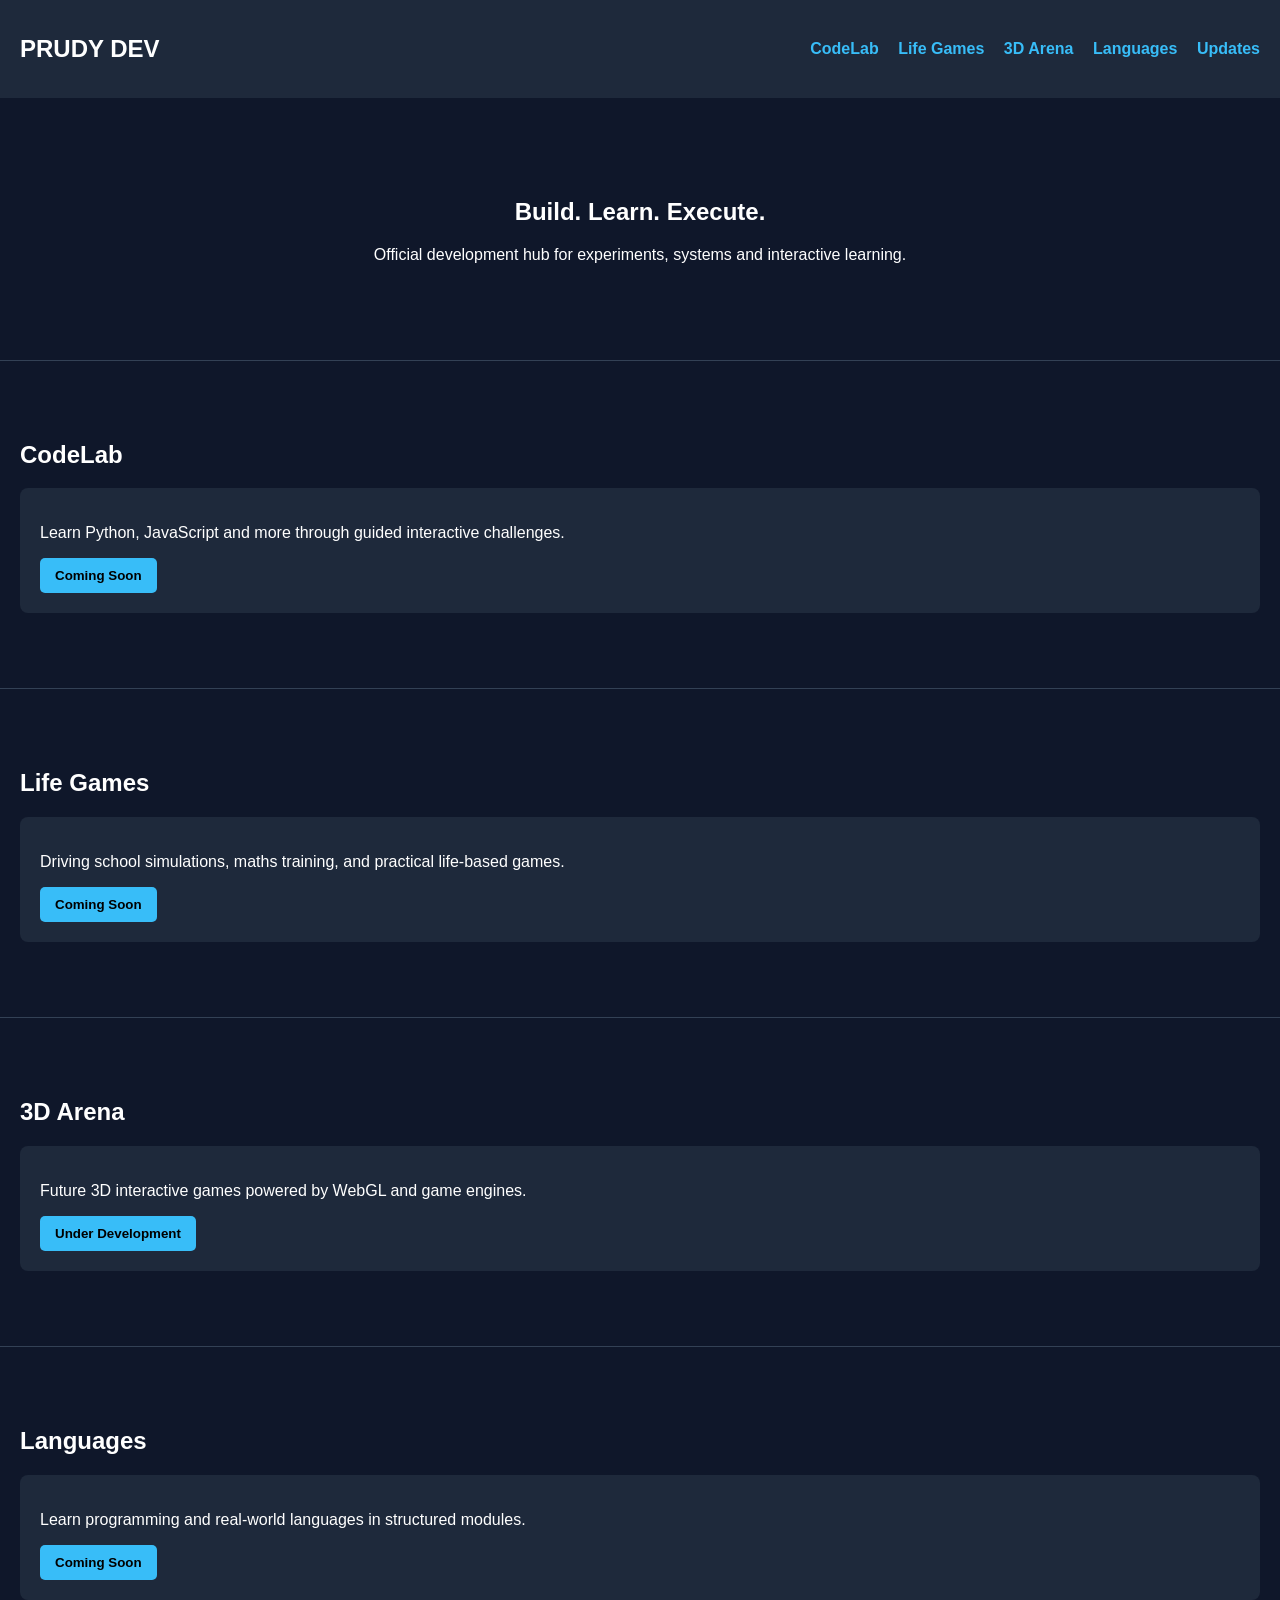
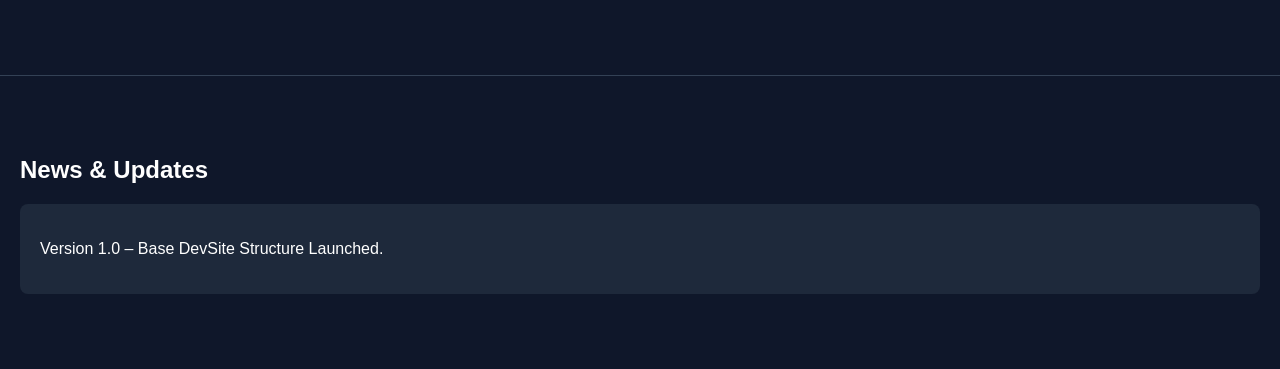
==== index.html @ 9f4d0b39 "Update index.html" ====
<!DOCTYPE html>
<html lang="en">
<head>
<meta charset="UTF-8">
<meta name="viewport" content="width=device-width, initial-scale=1.0">
<title>Prudy DevSite</title>

<style>
body{
margin:0;
font-family:Arial, sans-serif;
background:#0f172a;
color:white;
}

header{
display:flex;
justify-content:space-between;
align-items:center;
padding:15px 20px;
background:#1e293b;
}

nav a{
margin-left:15px;
text-decoration:none;
color:#38bdf8;
font-weight:bold;
}

nav a:hover{
color:white;
}

.hero{
text-align:center;
padding:80px 20px;
}

.section{
padding:60px 20px;
border-top:1px solid #334155;
}

.card{
background:#1e293b;
padding:20px;
margin:15px 0;
border-radius:8px;
}

button{
padding:10px 15px;
background:#38bdf8;
border:none;
color:black;
font-weight:bold;
border-radius:5px;
cursor:pointer;
}

button:hover{
background:white;
}
</style>
</head>

<body>

<header>
<h2>PRUDY DEV</h2>
<nav>
<a href="#codelab">CodeLab</a>
<a href="#lifegames">Life Games</a>
<a href="#arena">3D Arena</a>
<a href="#languages">Languages</a>
<a href="#news">Updates</a>
</nav>
</header>

<section class="hero">
<h1>Build. Learn. Execute.</h1>
<p>Official development hub for experiments, systems and interactive learning.</p>
</section>

<section id="codelab" class="section">
<h2>CodeLab</h2>
<div class="card">
<p>Learn Python, JavaScript and more through guided interactive challenges.</p>
<button>Coming Soon</button>
</div>
</section>

<section id="lifegames" class="section">
<h2>Life Games</h2>
<div class="card">
<p>Driving school simulations, maths training, and practical life-based games.</p>
<button>Coming Soon</button>
</div>
</section>

<section id="arena" class="section">
<h2>3D Arena</h2>
<div class="card">
<p>Future 3D interactive games powered by WebGL and game engines.</p>
<button>Under Development</button>
</div>
</section>

<section id="languages" class="section">
<h2>Languages</h2>
<div class="card">
<p>Learn programming and real-world languages in structured modules.</p>
<button>Coming Soon</button>
</div>
</section>

<section id="news" class="section">
<h2>News & Updates</h2>
<div class="card">
<p>Version 1.0 – Base DevSite Structure Launched.</p>
</div>
</section>

</body>
</html>
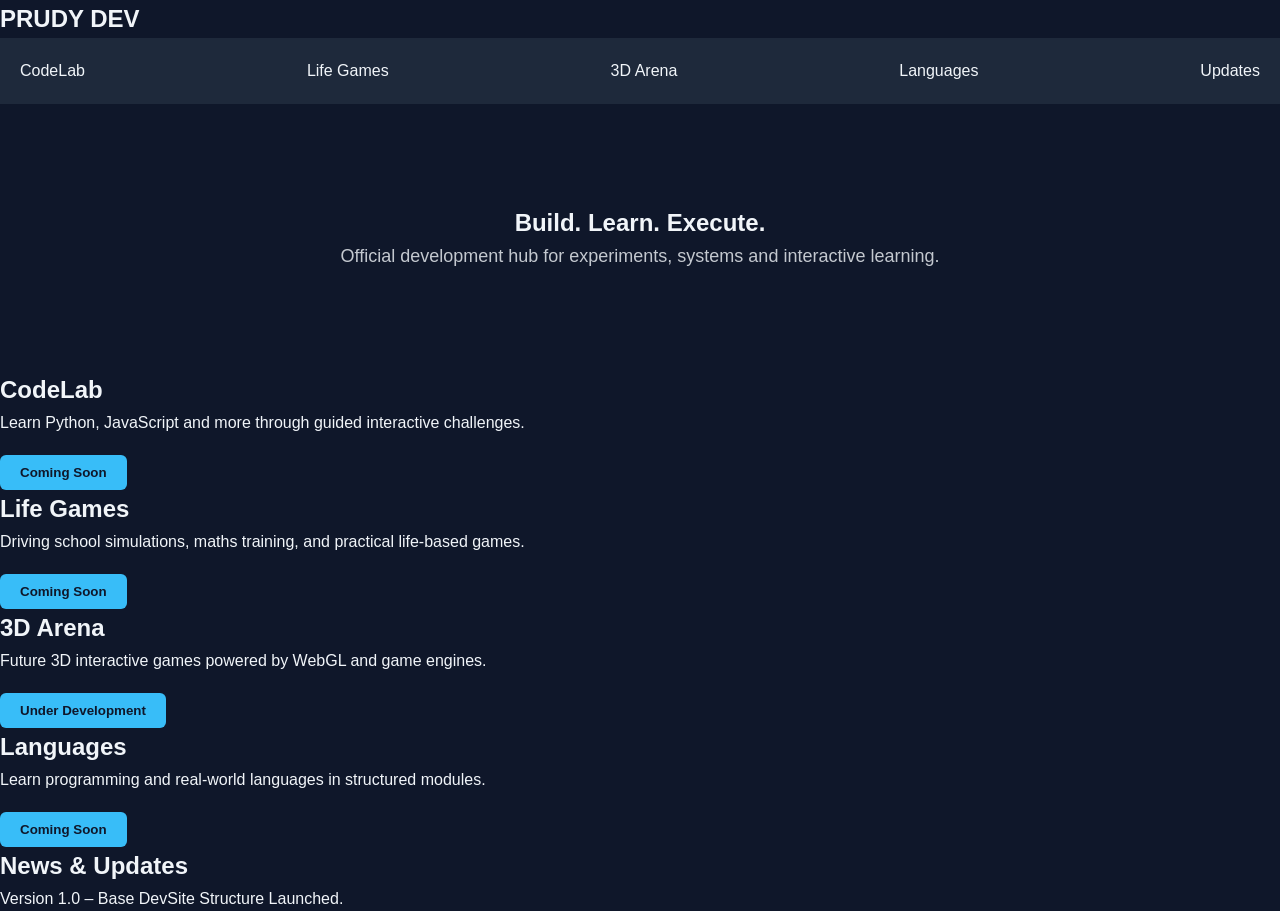
==== commit adb14e45: "Update index.html" ====
--- a/index.html
+++ b/index.html
@@ -1,126 +1,74 @@
 <!DOCTYPE html>
 <html lang="en">
 <head>
-<meta charset="UTF-8">
-<meta name="viewport" content="width=device-width, initial-scale=1.0">
-<title>Prudy DevSite</title>
+  <meta charset="UTF-8" />
+  <meta name="viewport" content="width=device-width, initial-scale=1.0" />
+  <title>Prudy DevSite</title>
 
-<style>
-body{
-margin:0;
-font-family:Arial, sans-serif;
-background:#0f172a;
-color:white;
-}
+  <!-- Step 1: Use the structured stylesheet -->
+  <link rel="stylesheet" href="assets/css/style.css" />
 
-header{
-display:flex;
-justify-content:space-between;
-align-items:center;
-padding:15px 20px;
-background:#1e293b;
-}
-
-nav a{
-margin-left:15px;
-text-decoration:none;
-color:#38bdf8;
-font-weight:bold;
-}
-
-nav a:hover{
-color:white;
-}
-
-.hero{
-text-align:center;
-padding:80px 20px;
-}
-
-.section{
-padding:60px 20px;
-border-top:1px solid #334155;
-}
-
-.card{
-background:#1e293b;
-padding:20px;
-margin:15px 0;
-border-radius:8px;
-}
-
-button{
-padding:10px 15px;
-background:#38bdf8;
-border:none;
-color:black;
-font-weight:bold;
-border-radius:5px;
-cursor:pointer;
-}
-
-button:hover{
-background:white;
-}
-</style>
+  <!-- Step 1: Use structured JS paths (safe even if files are placeholders) -->
+  <script src="assets/js/main.js" defer></script>
+  <script src="assets/js/theme.js" defer></script>
+  <script src="assets/js/reveal.js" defer></script>
+  <script src="assets/js/search.js" defer></script>
 </head>
 
 <body>
+  <header>
+    <h2>PRUDY DEV</h2>
+    <nav>
+      <a href="#codelab">CodeLab</a>
+      <a href="#lifegames">Life Games</a>
+      <a href="#arena">3D Arena</a>
+      <a href="#languages">Languages</a>
+      <a href="#news">Updates</a>
+    </nav>
+  </header>
 
-<header>
-<h2>PRUDY DEV</h2>
-<nav>
-<a href="#codelab">CodeLab</a>
-<a href="#lifegames">Life Games</a>
-<a href="#arena">3D Arena</a>
-<a href="#languages">Languages</a>
-<a href="#news">Updates</a>
-</nav>
-</header>
+  <section class="hero">
+    <h1>Build. Learn. Execute.</h1>
+    <p>Official development hub for experiments, systems and interactive learning.</p>
+  </section>
 
-<section class="hero">
-<h1>Build. Learn. Execute.</h1>
-<p>Official development hub for experiments, systems and interactive learning.</p>
-</section>
+  <section id="codelab" class="section">
+    <h2>CodeLab</h2>
+    <div class="card">
+      <p>Learn Python, JavaScript and more through guided interactive challenges.</p>
+      <button>Coming Soon</button>
+    </div>
+  </section>
 
-<section id="codelab" class="section">
-<h2>CodeLab</h2>
-<div class="card">
-<p>Learn Python, JavaScript and more through guided interactive challenges.</p>
-<button>Coming Soon</button>
-</div>
-</section>
+  <section id="lifegames" class="section">
+    <h2>Life Games</h2>
+    <div class="card">
+      <p>Driving school simulations, maths training, and practical life-based games.</p>
+      <button>Coming Soon</button>
+    </div>
+  </section>
 
-<section id="lifegames" class="section">
-<h2>Life Games</h2>
-<div class="card">
-<p>Driving school simulations, maths training, and practical life-based games.</p>
-<button>Coming Soon</button>
-</div>
-</section>
+  <section id="arena" class="section">
+    <h2>3D Arena</h2>
+    <div class="card">
+      <p>Future 3D interactive games powered by WebGL and game engines.</p>
+      <button>Under Development</button>
+    </div>
+  </section>
 
-<section id="arena" class="section">
-<h2>3D Arena</h2>
-<div class="card">
-<p>Future 3D interactive games powered by WebGL and game engines.</p>
-<button>Under Development</button>
-</div>
-</section>
+  <section id="languages" class="section">
+    <h2>Languages</h2>
+    <div class="card">
+      <p>Learn programming and real-world languages in structured modules.</p>
+      <button>Coming Soon</button>
+    </div>
+  </section>
 
-<section id="languages" class="section">
-<h2>Languages</h2>
-<div class="card">
-<p>Learn programming and real-world languages in structured modules.</p>
-<button>Coming Soon</button>
-</div>
-</section>
-
-<section id="news" class="section">
-<h2>News & Updates</h2>
-<div class="card">
-<p>Version 1.0 – Base DevSite Structure Launched.</p>
-</div>
-</section>
-
+  <section id="news" class="section">
+    <h2>News &amp; Updates</h2>
+    <div class="card">
+      <p>Version 1.0 – Base DevSite Structure Launched.</p>
+    </div>
+  </section>
 </body>
 </html>
--- a/assets/css/style.css
+++ b/assets/css/style.css
@@ -0,0 +1,75 @@
+/* Reset some default browser nonsense */
+* {
+  margin: 0;
+  padding: 0;
+  box-sizing: border-box;
+  font-family: Arial, Helvetica, sans-serif;
+}
+
+/* Body styling */
+body {
+  background-color: #0f172a;
+  color: #f1f5f9;
+  line-height: 1.6;
+}
+
+/* Navbar */
+nav {
+  display: flex;
+  justify-content: space-between;
+  align-items: center;
+  padding: 20px;
+  background-color: #1e293b;
+}
+
+nav h1 {
+  font-size: 24px;
+}
+
+nav ul {
+  list-style: none;
+  display: flex;
+  gap: 20px;
+}
+
+nav a {
+  text-decoration: none;
+  color: #f1f5f9;
+  transition: 0.3s ease;
+}
+
+nav a:hover {
+  color: #38bdf8;
+}
+
+/* Hero Section */
+.hero {
+  text-align: center;
+  padding: 100px 20px;
+}
+
+.hero h2 {
+  font-size: 40px;
+  margin-bottom: 20px;
+}
+
+.hero p {
+  font-size: 18px;
+  opacity: 0.8;
+}
+
+button {
+  margin-top: 20px;
+  padding: 10px 20px;
+  border: none;
+  background-color: #38bdf8;
+  color: #0f172a;
+  cursor: pointer;
+  border-radius: 6px;
+  font-weight: bold;
+  transition: 0.3s ease;
+}
+
+button:hover {
+  background-color: #0ea5e9;
+}
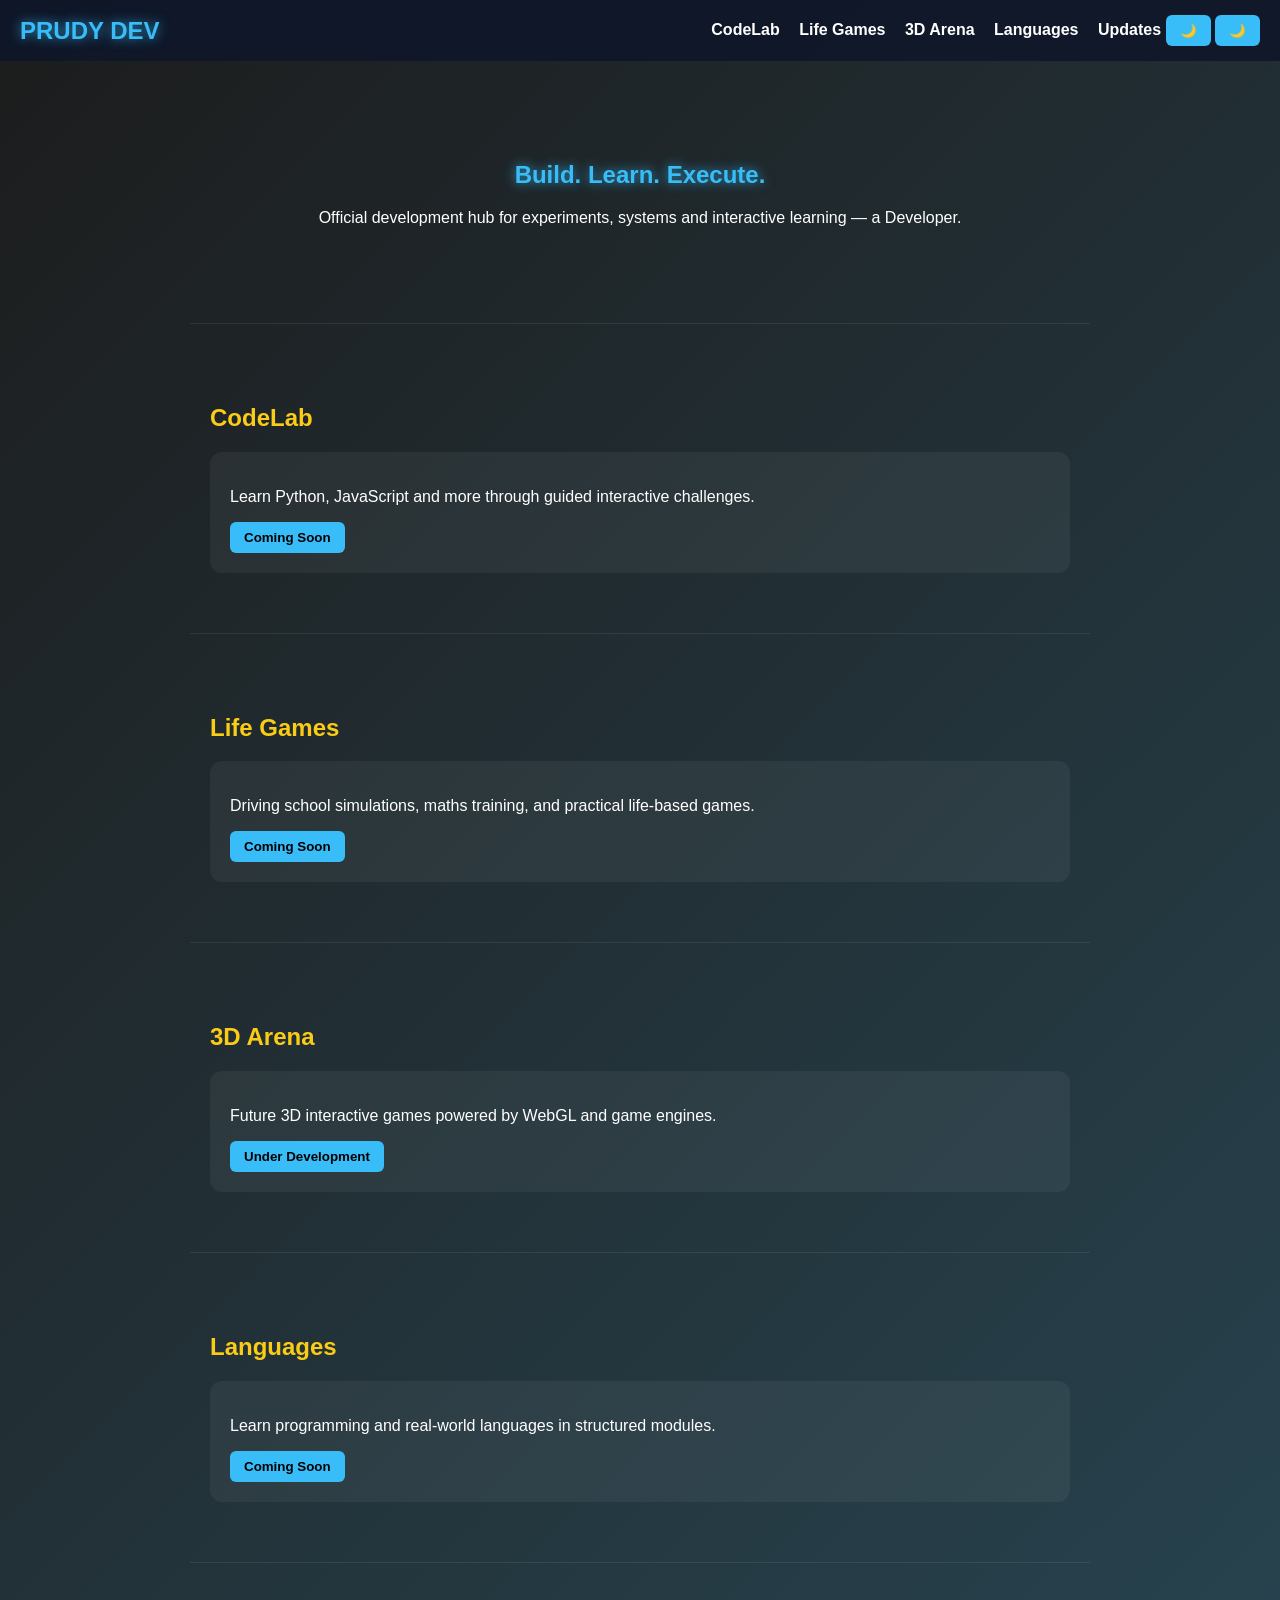
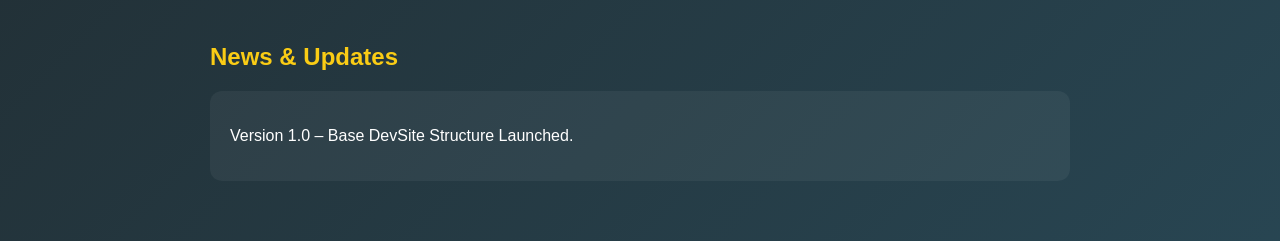
==== commit 497fe7e4: "Update index.html" ====
--- a/index.html
+++ b/index.html
@@ -5,14 +5,17 @@
   <meta name="viewport" content="width=device-width, initial-scale=1.0" />
   <title>Prudy DevSite</title>
 
-  <!-- Step 1: Use the structured stylesheet -->
   <link rel="stylesheet" href="assets/css/style.css" />
 
-  <!-- Step 1: Use structured JS paths (safe even if files are placeholders) -->
   <script src="assets/js/main.js" defer></script>
   <script src="assets/js/theme.js" defer></script>
+
+  <!-- These were missing; now you will create them -->
   <script src="assets/js/reveal.js" defer></script>
   <script src="assets/js/search.js" defer></script>
+
+  <!-- IMPORTANT: keeps your automatic typing + original systems permanent -->
+  <script src="script.js" defer></script>
 </head>
 
 <body>
@@ -24,15 +27,26 @@
       <a href="#arena">3D Arena</a>
       <a href="#languages">Languages</a>
       <a href="#news">Updates</a>
+
+      <!-- for assets/js/theme.js (6 themes) -->
+      <button id="themeCycleBtn" class="theme-btn" type="button" aria-label="Change theme">🌙</button>
+
+      <!-- for script.js dark-mode toggle if you still use it -->
+      <button id="themeToggle" class="theme-btn" type="button" aria-label="Toggle dark mode">🌙</button>
     </nav>
   </header>
 
-  <section class="hero">
+  <section class="hero reveal">
     <h1>Build. Learn. Execute.</h1>
-    <p>Official development hub for experiments, systems and interactive learning.</p>
+
+    <!-- typing target for your script.js typing effect -->
+    <p>
+      Official development hub for experiments, systems and interactive learning —
+      <span id="typing"></span>
+    </p>
   </section>
 
-  <section id="codelab" class="section">
+  <section id="codelab" class="section reveal">
     <h2>CodeLab</h2>
     <div class="card">
       <p>Learn Python, JavaScript and more through guided interactive challenges.</p>
@@ -40,7 +54,7 @@
     </div>
   </section>
 
-  <section id="lifegames" class="section">
+  <section id="lifegames" class="section reveal">
     <h2>Life Games</h2>
     <div class="card">
       <p>Driving school simulations, maths training, and practical life-based games.</p>
@@ -48,7 +62,7 @@
     </div>
   </section>
 
-  <section id="arena" class="section">
+  <section id="arena" class="section reveal">
     <h2>3D Arena</h2>
     <div class="card">
       <p>Future 3D interactive games powered by WebGL and game engines.</p>
@@ -56,7 +70,7 @@
     </div>
   </section>
 
-  <section id="languages" class="section">
+  <section id="languages" class="section reveal">
     <h2>Languages</h2>
     <div class="card">
       <p>Learn programming and real-world languages in structured modules.</p>
@@ -64,7 +78,7 @@
     </div>
   </section>
 
-  <section id="news" class="section">
+  <section id="news" class="section reveal">
     <h2>News &amp; Updates</h2>
     <div class="card">
       <p>Version 1.0 – Base DevSite Structure Launched.</p>
--- a/assets/css/style.css
+++ b/assets/css/style.css
@@ -1,75 +1,133 @@
-/* Reset some default browser nonsense */
-* {
+html { scroll-behavior: smooth; }
+
+* { box-sizing: border-box; }
+
+body {
   margin: 0;
-  padding: 0;
-  box-sizing: border-box;
-  font-family: Arial, Helvetica, sans-serif;
+  font-family: Arial, sans-serif;
+  color: #ffffff;
+  min-height: 100vh;
+  background: linear-gradient(-45deg, #0f2027, #203a43, #2c5364, #1c1c1c);
+  background-size: 400% 400%;
+  animation: gradientMove 18s ease infinite;
 }
 
-/* Body styling */
-body {
-  background-color: #0f172a;
-  color: #f1f5f9;
-  line-height: 1.6;
+/* PURE BLACK DARK MODE */
+body.dark-mode {
+  background: #000000;
+  animation: none;
+  color: #ffffff;
 }
 
-/* Navbar */
-nav {
+@keyframes gradientMove {
+  0% { background-position: 0% 50%; }
+  50% { background-position: 100% 50%; }
+  100% { background-position: 0% 50%; }
+}
+
+/* HEADER / NAV (works with your current HTML) */
+header {
   display: flex;
   justify-content: space-between;
   align-items: center;
-  padding: 20px;
-  background-color: #1e293b;
+  padding: 15px 20px;
+  background-color: rgba(15, 23, 42, 0.9);
+  position: sticky;
+  top: 0;
+  z-index: 1000;
 }
 
-nav h1 {
-  font-size: 24px;
+body.dark-mode header {
+  background-color: #111111;
 }
 
-nav ul {
-  list-style: none;
-  display: flex;
-  gap: 20px;
+header h2 {
+  margin: 0;
+  color: #38bdf8;
+  text-shadow: 0 0 12px rgba(56, 189, 248, 0.8);
+}
+
+body.dark-mode header h2 {
+  color: #ffffff;
+  text-shadow: none;
 }
 
 nav a {
+  margin-left: 15px;
   text-decoration: none;
-  color: #f1f5f9;
-  transition: 0.3s ease;
+  color: inherit;
+  font-weight: bold;
 }
 
 nav a:hover {
   color: #38bdf8;
 }
 
-/* Hero Section */
+/* HEADINGS */
+h1 {
+  color: #38bdf8;
+  text-shadow: 0 0 12px rgba(56, 189, 248, 0.8);
+}
+
+body.dark-mode h1 {
+  color: #ffffff;
+  text-shadow: none;
+}
+
+h2 {
+  color: #facc15;
+}
+
+/* SECTIONS */
 .hero {
   text-align: center;
-  padding: 100px 20px;
+  padding: 80px 20px;
 }
 
-.hero h2 {
-  font-size: 40px;
-  margin-bottom: 20px;
+.section {
+  padding: 60px 20px;
+  max-width: 900px;
+  margin: auto;
+  border-top: 1px solid rgba(255, 255, 255, 0.08);
 }
 
-.hero p {
-  font-size: 18px;
-  opacity: 0.8;
+/* CARDS */
+.card {
+  padding: 20px;
+  background: rgba(255,255,255,0.05);
+  border-radius: 12px;
+  transition: background 0.3s ease;
 }
 
+body.dark-mode .card {
+  background: #111111;
+  border: 1px solid #222;
+}
+
+/* BUTTONS */
 button {
-  margin-top: 20px;
-  padding: 10px 20px;
+  padding: 8px 14px;
   border: none;
-  background-color: #38bdf8;
-  color: #0f172a;
+  background: #38bdf8;
+  color: black;
+  font-weight: bold;
   cursor: pointer;
   border-radius: 6px;
-  font-weight: bold;
-  transition: 0.3s ease;
 }
 
-button:hover {
-  background-color: #0ea5e9;
+body.dark-mode button {
+  background: #ffffff;
+  color: black;
+}
+
+/* REVEAL ANIMATION */
+.reveal {
+  opacity: 0;
+  transform: translateY(40px);
+  transition: opacity 0.6s ease, transform 0.6s ease;
+}
+
+.reveal.active {
+  opacity: 1;
+  transform: translateY(0);
 }
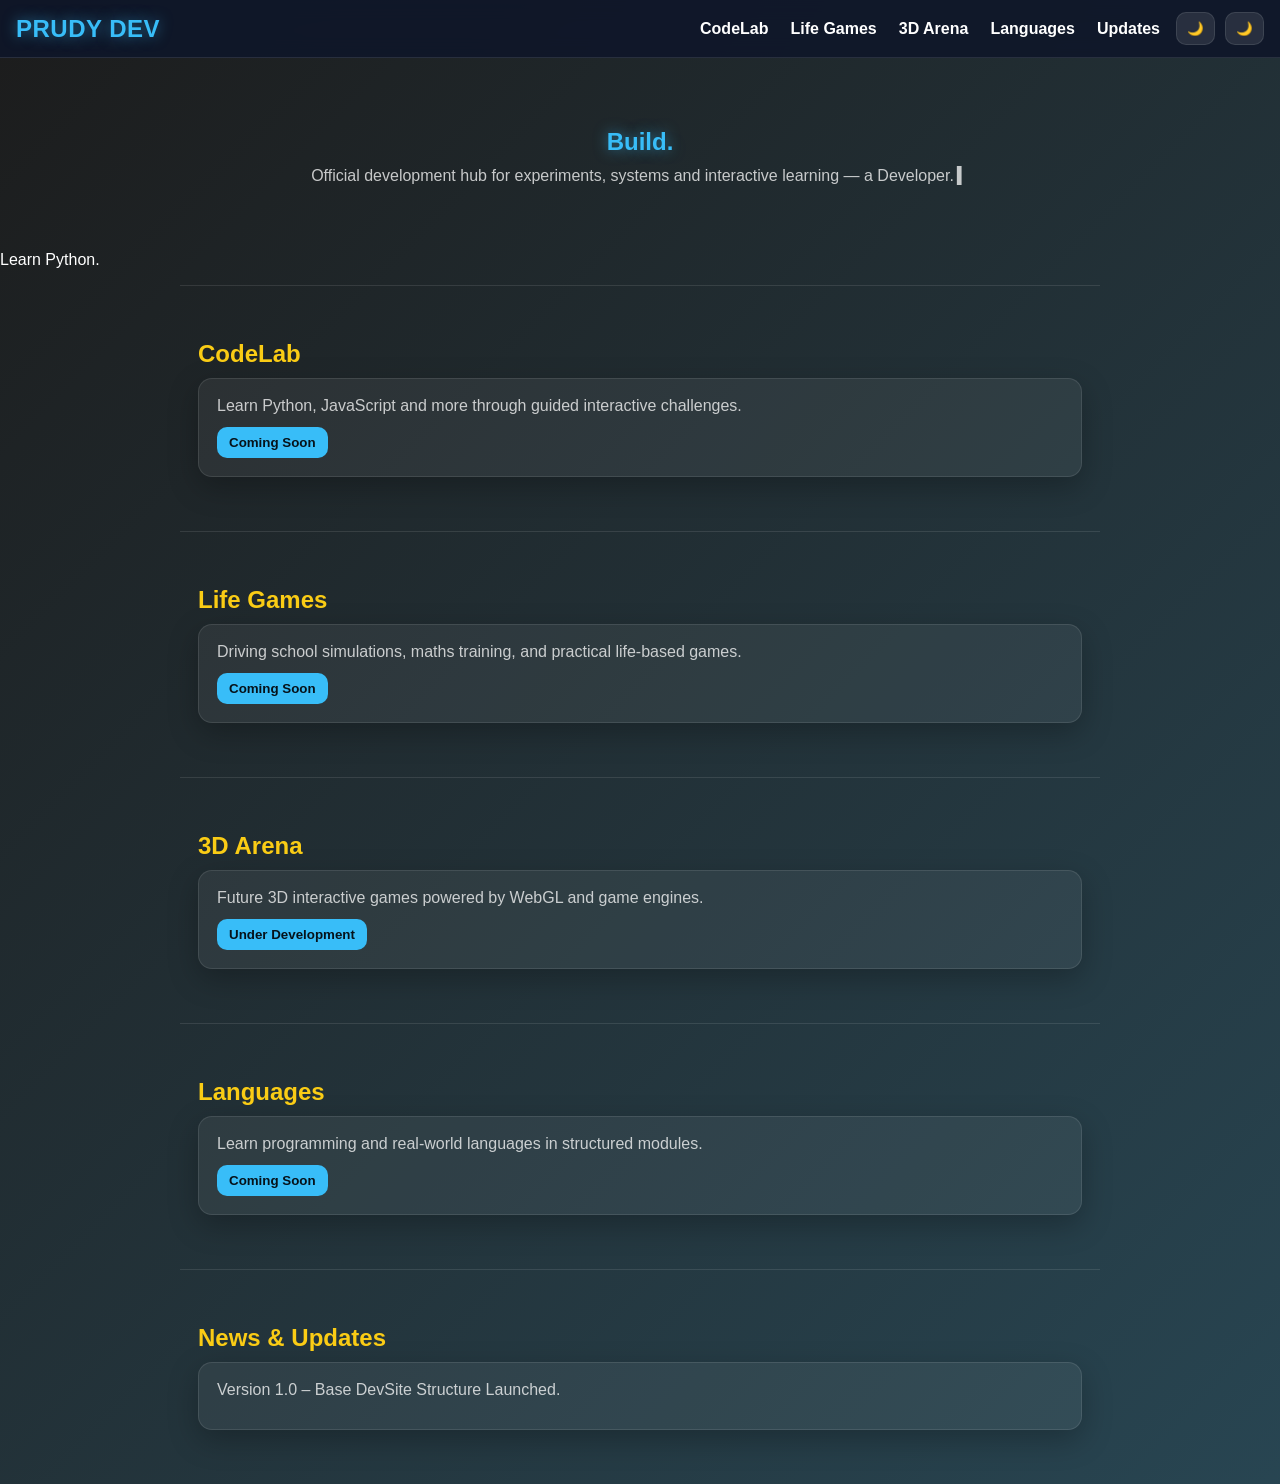
==== commit 7125a576: "Update index.html" ====
--- a/index.html
+++ b/index.html
@@ -45,6 +45,12 @@
       <span id="typing"></span>
     </p>
   </section>
+  
+  <p>
+  <span class="autoType"
+        data-words="Learn Python.,Learn JavaScript.,Solve challenges.">
+  </span>
+</p>
 
   <section id="codelab" class="section reveal">
     <h2>CodeLab</h2>
--- a/assets/css/style.css
+++ b/assets/css/style.css
@@ -1,22 +1,174 @@
+/* =========================================================
+   PRUDY DEV — PREMIUM THEME SYSTEM (6 VARIATIONS)
+   ✅ Works with: body[data-theme="..."] (theme.js cycler)
+   ✅ Works with: body.dark-mode (script.js toggle)
+   ✅ Dark-mode = HIGH-CONTRAST PURE BLACK + GOLD (override)
+   ✅ Mobile-friendly, no fancy dependencies
+========================================================= */
+
 html { scroll-behavior: smooth; }
-
 * { box-sizing: border-box; }
 
-body {
+/* -------------------------
+   Base tokens (CSS variables)
+-------------------------- */
+:root{
+  --bg: #0b1220;
+  --bgSize: 400% 400%;
+  --bgAnim: gradientMove 18s ease infinite;
+
+  --text: #ffffff;
+  --muted: rgba(255,255,255,0.75);
+
+  --navBg: rgba(15, 23, 42, 0.9);
+  --navBorder: rgba(255,255,255,0.10);
+
+  --cardBg: rgba(255,255,255,0.06);
+  --cardBorder: rgba(255,255,255,0.10);
+
+  --h1: #38bdf8;
+  --h2: #facc15;
+  --accent: #38bdf8;
+
+  --btnBg: #38bdf8;
+  --btnText: #06121a;
+
+  --divider: rgba(255,255,255,0.10);
+  --glow: 0 0 14px rgba(56, 189, 248, 0.55);
+}
+
+/* -------------------------
+   Theme 1: Ocean (default)
+-------------------------- */
+body[data-theme="ocean"]{
+  --bg: linear-gradient(-45deg, #0f2027, #203a43, #2c5364, #1c1c1c);
+  --h1: #38bdf8;
+  --h2: #facc15;
+  --accent: #38bdf8;
+  --btnBg: #38bdf8;
+  --btnText: #06121a;
+  --navBg: rgba(15, 23, 42, 0.9);
+  --cardBg: rgba(255,255,255,0.06);
+  --cardBorder: rgba(255,255,255,0.10);
+  --glow: 0 0 14px rgba(56, 189, 248, 0.55);
+}
+
+/* -------------------------
+   Theme 2: Midnight (ink + neon)
+-------------------------- */
+body[data-theme="midnight"]{
+  --bg: linear-gradient(-45deg, #03050a, #070b16, #080a0f, #0b0f1a);
+  --h1: #ffffff;
+  --h2: #7df9ff;
+  --accent: #7df9ff;
+
+  --navBg: rgba(0,0,0,0.75);
+  --cardBg: rgba(255,255,255,0.04);
+  --cardBorder: rgba(125,249,255,0.16);
+
+  --btnBg: #7df9ff;
+  --btnText: #05060a;
+
+  --glow: 0 0 16px rgba(125, 249, 255, 0.35);
+}
+
+/* -------------------------
+   Theme 3: Gold (black + gold feel)
+-------------------------- */
+body[data-theme="gold"]{
+  --bg: linear-gradient(-45deg, #060606, #0a0a0a, #101010, #050505);
+  --text: #f7e7a8;
+  --muted: rgba(247,231,168,0.75);
+
+  --h1: #ffd700;
+  --h2: #ffdf4d;
+  --accent: #ffd700;
+
+  --navBg: rgba(0,0,0,0.78);
+  --cardBg: rgba(255,215,0,0.07);
+  --cardBorder: rgba(255,215,0,0.18);
+
+  --btnBg: #ffd700;
+  --btnText: #120f00;
+
+  --divider: rgba(255,215,0,0.14);
+  --glow: 0 0 16px rgba(255, 215, 0, 0.35);
+}
+
+/* -------------------------
+   Theme 4: Neon City
+-------------------------- */
+body[data-theme="neon"]{
+  --bg: linear-gradient(-45deg, #12001a, #001b2e, #001a10, #1a0011);
+  --h1: #ff4dd8;
+  --h2: #7df9ff;
+  --accent: #7df9ff;
+
+  --navBg: rgba(8, 0, 14, 0.86);
+  --cardBg: rgba(125, 249, 255, 0.07);
+  --cardBorder: rgba(255, 77, 216, 0.18);
+
+  --btnBg: #7df9ff;
+  --btnText: #05060a;
+
+  --glow: 0 0 18px rgba(255, 77, 216, 0.38);
+}
+
+/* -------------------------
+   Theme 5: Sunrise (bright but premium)
+-------------------------- */
+body[data-theme="sunrise"]{
+  --bg: linear-gradient(-45deg, #2b0b2d, #7a1635, #f05a28, #f4d35e);
+
+  --text: #0b1020;
+  --muted: rgba(11,16,32,0.75);
+
+  --navBg: rgba(244, 211, 94, 0.32);
+  --cardBg: rgba(255,255,255,0.35);
+  --cardBorder: rgba(11,16,32,0.14);
+
+  --h1: #0b1020;
+  --h2: #2b0b2d;
+  --accent: #7a1635;
+
+  --btnBg: #7a1635;
+  --btnText: #ffffff;
+
+  --divider: rgba(11,16,32,0.18);
+  --glow: 0 0 14px rgba(122, 22, 53, 0.30);
+}
+
+/* -------------------------
+   Theme 6: Forest
+-------------------------- */
+body[data-theme="forest"]{
+  --bg: linear-gradient(-45deg, #021b12, #043d2a, #0b3a2f, #0b1522);
+
+  --h1: #7CFFB2;
+  --h2: #B6FF7C;
+  --accent: #7CFFB2;
+
+  --navBg: rgba(2, 27, 18, 0.88);
+  --cardBg: rgba(124, 255, 178, 0.07);
+  --cardBorder: rgba(182, 255, 124, 0.16);
+
+  --btnBg: #B6FF7C;
+  --btnText: #04110b;
+
+  --glow: 0 0 16px rgba(124, 255, 178, 0.32);
+}
+
+/* -------------------------
+   Global layout (uses variables)
+-------------------------- */
+body{
   margin: 0;
+  min-height: 100vh;
   font-family: Arial, sans-serif;
-  color: #ffffff;
-  min-height: 100vh;
-  background: linear-gradient(-45deg, #0f2027, #203a43, #2c5364, #1c1c1c);
-  background-size: 400% 400%;
-  animation: gradientMove 18s ease infinite;
-}
-
-/* PURE BLACK DARK MODE */
-body.dark-mode {
-  background: #000000;
-  animation: none;
-  color: #ffffff;
+  color: var(--text);
+  background: var(--bg);
+  background-size: var(--bgSize);
+  animation: var(--bgAnim);
 }
 
 @keyframes gradientMove {
@@ -25,109 +177,191 @@
   100% { background-position: 0% 50%; }
 }
 
-/* HEADER / NAV (works with your current HTML) */
-header {
-  display: flex;
-  justify-content: space-between;
-  align-items: center;
-  padding: 15px 20px;
-  background-color: rgba(15, 23, 42, 0.9);
+/* Header / Nav */
+header{
+  display:flex;
+  justify-content:space-between;
+  align-items:center;
+  padding: 12px 16px;
+  background: var(--navBg);
+  border-bottom: 1px solid var(--navBorder);
   position: sticky;
   top: 0;
   z-index: 1000;
-}
-
-body.dark-mode header {
-  background-color: #111111;
-}
-
-header h2 {
+  backdrop-filter: blur(10px);
+}
+
+header h2{
   margin: 0;
-  color: #38bdf8;
-  text-shadow: 0 0 12px rgba(56, 189, 248, 0.8);
-}
-
-body.dark-mode header h2 {
-  color: #ffffff;
-  text-shadow: none;
-}
-
-nav a {
-  margin-left: 15px;
-  text-decoration: none;
-  color: inherit;
-  font-weight: bold;
-}
-
-nav a:hover {
-  color: #38bdf8;
-}
-
-/* HEADINGS */
-h1 {
-  color: #38bdf8;
-  text-shadow: 0 0 12px rgba(56, 189, 248, 0.8);
-}
-
-body.dark-mode h1 {
-  color: #ffffff;
-  text-shadow: none;
-}
-
-h2 {
-  color: #facc15;
-}
-
-/* SECTIONS */
-.hero {
-  text-align: center;
-  padding: 80px 20px;
-}
-
-.section {
-  padding: 60px 20px;
-  max-width: 900px;
+  color: var(--h1);
+  text-shadow: var(--glow);
+  letter-spacing: 0.5px;
+}
+
+nav{
+  display:flex;
+  align-items:center;
+  gap: 10px;
+  flex-wrap: wrap;
+}
+
+nav a{
+  text-decoration:none;
+  color: var(--text);
+  font-weight:bold;
+  padding: 6px 6px;
+  border-radius: 8px;
+}
+
+nav a:hover{ color: var(--accent); }
+
+/* Headings */
+h1{
+  color: var(--h1);
+  text-shadow: var(--glow);
+  margin: 0 0 10px 0;
+}
+
+h2{
+  color: var(--h2);
+  margin: 0 0 10px 0;
+}
+
+/* Sections */
+.hero{
+  text-align:center;
+  padding: 70px 18px 50px;
+}
+
+.hero p{ color: var(--muted); margin: 0; }
+
+.section{
+  padding: 54px 18px;
+  max-width: 920px;
   margin: auto;
-  border-top: 1px solid rgba(255, 255, 255, 0.08);
-}
-
-/* CARDS */
-.card {
-  padding: 20px;
-  background: rgba(255,255,255,0.05);
-  border-radius: 12px;
-  transition: background 0.3s ease;
-}
-
-body.dark-mode .card {
-  background: #111111;
-  border: 1px solid #222;
-}
-
-/* BUTTONS */
-button {
-  padding: 8px 14px;
+  border-top: 1px solid var(--divider);
+}
+
+/* Cards */
+.card{
+  padding: 18px;
+  background: var(--cardBg);
+  border-radius: 14px;
+  border: 1px solid var(--cardBorder);
+  box-shadow: 0 10px 30px rgba(0,0,0,0.25);
+}
+
+.card p{
+  margin: 0 0 12px 0;
+  color: var(--muted);
+}
+
+/* Buttons */
+button{
+  padding: 8px 12px;
   border: none;
-  background: #38bdf8;
-  color: black;
+  background: var(--btnBg);
+  color: var(--btnText);
   font-weight: bold;
   cursor: pointer;
-  border-radius: 6px;
-}
-
-body.dark-mode button {
-  background: #ffffff;
-  color: black;
-}
-
-/* REVEAL ANIMATION */
-.reveal {
+  border-radius: 10px;
+}
+
+button:active{ transform: scale(0.98); }
+
+/* Theme buttons in nav */
+.theme-btn{
+  padding: 8px 10px;
+  border-radius: 10px;
+  background: rgba(255,255,255,0.10);
+  border: 1px solid var(--cardBorder);
+  color: var(--text);
+}
+
+/* Typing cursor nice-to-have (works if you type into #typing or #typingTitle) */
+#typing::after, #typingTitle::after{
+  content: "▍";
+  margin-left: 3px;
+  opacity: 1;
+  animation: blink 1s infinite;
+}
+
+@keyframes blink { 50% { opacity: 0; } }
+
+/* Reveal */
+.reveal{
   opacity: 0;
   transform: translateY(40px);
   transition: opacity 0.6s ease, transform 0.6s ease;
 }
 
-.reveal.active {
+.reveal.active{
   opacity: 1;
   transform: translateY(0);
+}
+
+/* ---------------------------------------------------------
+   HIGH-CONTRAST DARK MODE OVERRIDE (script.js #themeToggle)
+   THIS MUST WIN against any data-theme.
+---------------------------------------------------------- */
+body.dark-mode{
+  background: #000000 !important;
+  animation: none !important;
+  color: #ffffff !important;
+}
+
+body.dark-mode header{
+  background: #000000 !important;
+  border-bottom: 1px solid #222 !important;
+}
+
+body.dark-mode header h2{
+  color: #ffd700 !important;
+  text-shadow: 0 0 16px rgba(255,215,0,0.35) !important;
+}
+
+body.dark-mode nav a{
+  color: #ffffff !important;
+}
+
+body.dark-mode nav a:hover{
+  color: #ffd700 !important;
+}
+
+body.dark-mode h1{
+  color: #ffffff !important;
+  text-shadow: none !important;
+}
+
+body.dark-mode h2{
+  color: #ffd700 !important;
+}
+
+body.dark-mode .card{
+  background: #0f0f0f !important;
+  border: 1px solid #222 !important;
+  box-shadow: none !important;
+}
+
+body.dark-mode .card p{
+  color: rgba(255,255,255,0.75) !important;
+}
+
+body.dark-mode button{
+  background: #ffd700 !important;
+  color: #120f00 !important;
+}
+
+body.dark-mode .theme-btn{
+  background: #0f0f0f !important;
+  border: 1px solid #222 !important;
+  color: #ffd700 !important;
+}
+
+/* Mobile spacing tweaks */
+@media (max-width: 520px){
+  header{ padding: 10px 12px; }
+  nav{ gap: 8px; }
+  .hero{ padding: 60px 14px 44px; }
+  .section{ padding: 48px 14px; }
 }
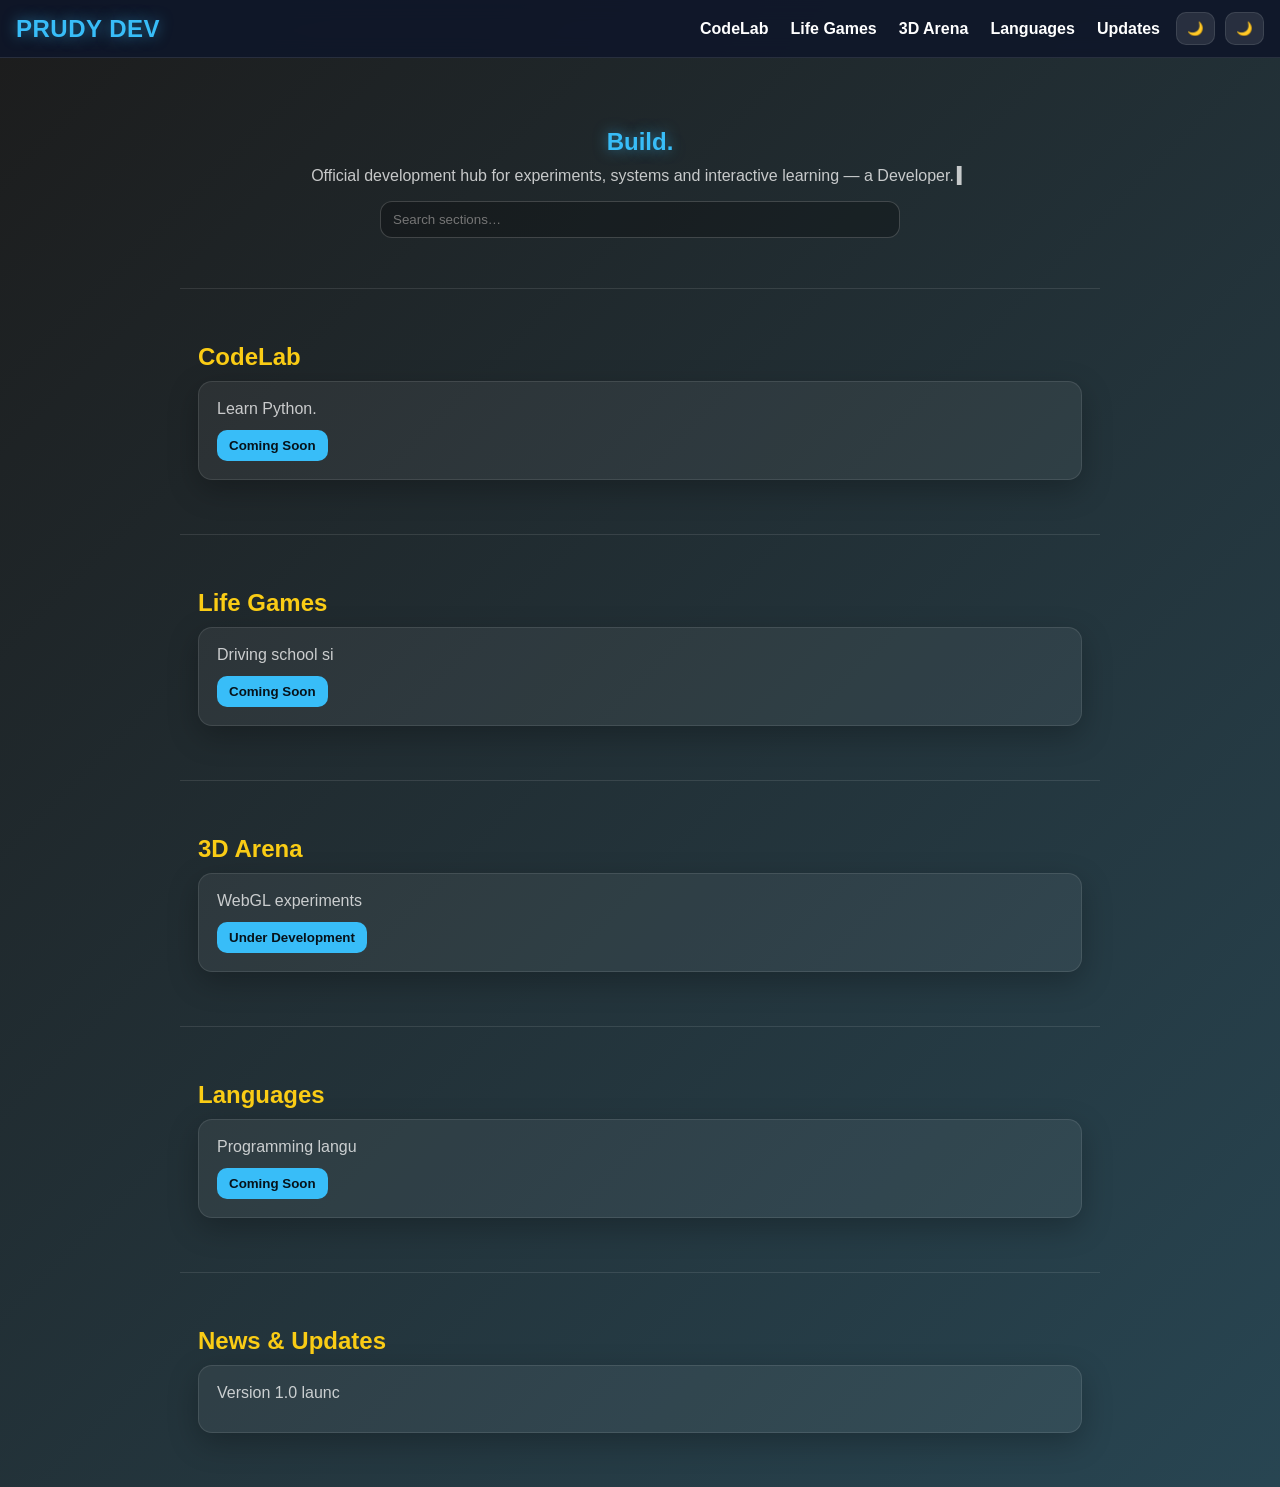
==== commit 2035a188: "Update index.html" ====
--- a/index.html
+++ b/index.html
@@ -9,18 +9,15 @@
 
   <script src="assets/js/main.js" defer></script>
   <script src="assets/js/theme.js" defer></script>
-
-  <!-- These were missing; now you will create them -->
   <script src="assets/js/reveal.js" defer></script>
   <script src="assets/js/search.js" defer></script>
-
-  <!-- IMPORTANT: keeps your automatic typing + original systems permanent -->
   <script src="script.js" defer></script>
 </head>
 
-<body>
+<body data-theme="ocean">
   <header>
     <h2>PRUDY DEV</h2>
+
     <nav>
       <a href="#codelab">CodeLab</a>
       <a href="#lifegames">Life Games</a>
@@ -28,10 +25,10 @@
       <a href="#languages">Languages</a>
       <a href="#news">Updates</a>
 
-      <!-- for assets/js/theme.js (6 themes) -->
-      <button id="themeCycleBtn" class="theme-btn" type="button" aria-label="Change theme">🌙</button>
+      <!-- 6-theme cycler -->
+      <button id="themeCycleBtn" class="theme-btn" type="button" aria-label="Cycle theme">🌙</button>
 
-      <!-- for script.js dark-mode toggle if you still use it -->
+      <!-- High-contrast dark mode (pure black + gold) -->
       <button id="themeToggle" class="theme-btn" type="button" aria-label="Toggle dark mode">🌙</button>
     </nav>
   </header>
@@ -39,23 +36,37 @@
   <section class="hero reveal">
     <h1>Build. Learn. Execute.</h1>
 
-    <!-- typing target for your script.js typing effect -->
     <p>
       Official development hub for experiments, systems and interactive learning —
       <span id="typing"></span>
     </p>
+
+    <!-- Optional search (activates assets/js/search.js) -->
+    <p style="margin-top:16px;">
+      <input
+        id="searchInput"
+        type="search"
+        placeholder="Search sections…"
+        style="
+          width: min(520px, 92%);
+          padding: 10px 12px;
+          border-radius: 12px;
+          border: 1px solid rgba(255,255,255,0.18);
+          background: rgba(0,0,0,0.25);
+          color: inherit;
+          outline: none;
+        "
+      />
+    </p>
   </section>
-  
-  <p>
-  <span class="autoType"
-        data-words="Learn Python.,Learn JavaScript.,Solve challenges.">
-  </span>
-</p>
 
   <section id="codelab" class="section reveal">
     <h2>CodeLab</h2>
     <div class="card">
-      <p>Learn Python, JavaScript and more through guided interactive challenges.</p>
+      <p>
+        <span class="autoType"
+          data-words="Learn Python.,Learn JavaScript.,Solve guided challenges.,Build mini-projects."></span>
+      </p>
       <button>Coming Soon</button>
     </div>
   </section>
@@ -63,7 +74,10 @@
   <section id="lifegames" class="section reveal">
     <h2>Life Games</h2>
     <div class="card">
-      <p>Driving school simulations, maths training, and practical life-based games.</p>
+      <p>
+        <span class="autoType"
+          data-words="Driving school simulations.,Maths training games.,Practical life-based challenges.,Level up skills fast."></span>
+      </p>
       <button>Coming Soon</button>
     </div>
   </section>
@@ -71,7 +85,10 @@
   <section id="arena" class="section reveal">
     <h2>3D Arena</h2>
     <div class="card">
-      <p>Future 3D interactive games powered by WebGL and game engines.</p>
+      <p>
+        <span class="autoType"
+          data-words="WebGL experiments.,3D interactive worlds.,Game mechanics testing.,Next-gen prototypes."></span>
+      </p>
       <button>Under Development</button>
     </div>
   </section>
@@ -79,7 +96,10 @@
   <section id="languages" class="section reveal">
     <h2>Languages</h2>
     <div class="card">
-      <p>Learn programming and real-world languages in structured modules.</p>
+      <p>
+        <span class="autoType"
+          data-words="Programming languages.,Real-world languages.,Structured modules.,Learn at your pace."></span>
+      </p>
       <button>Coming Soon</button>
     </div>
   </section>
@@ -87,7 +107,10 @@
   <section id="news" class="section reveal">
     <h2>News &amp; Updates</h2>
     <div class="card">
-      <p>Version 1.0 – Base DevSite Structure Launched.</p>
+      <p>
+        <span class="autoType"
+          data-words="Version 1.0 launched.,Theme system upgraded.,Typing automation locked.,More drops incoming."></span>
+      </p>
     </div>
   </section>
 </body>
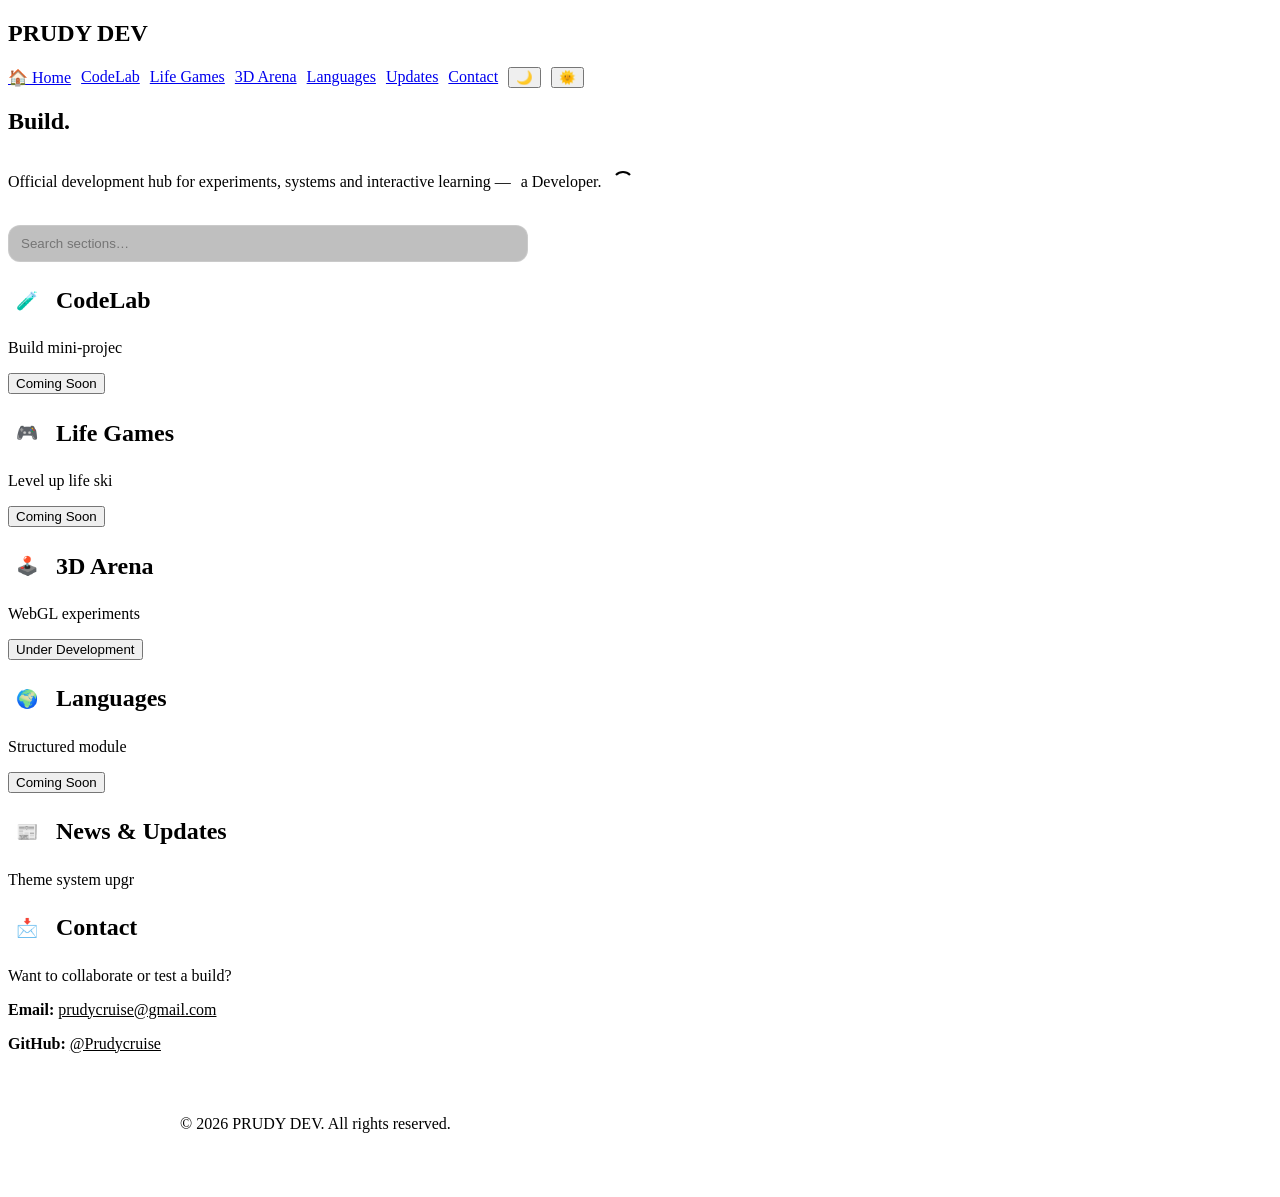
==== commit 5e8a3e82: "Update index.html" ====
--- a/index.html
+++ b/index.html
@@ -18,30 +18,35 @@
   <header>
     <h2>PRUDY DEV</h2>
 
-    <nav>
-      <a href="#codelab">CodeLab</a>
-      <a href="#lifegames">Life Games</a>
-      <a href="#arena">3D Arena</a>
-      <a href="#languages">Languages</a>
-      <a href="#news">Updates</a>
+    <!-- ≡ mobile dropdown -->
+    <button id="navToggle" type="button" aria-label="Menu">≡</button>
 
-      <!-- 6-theme cycler -->
+    <nav id="navMenu">
+      <!-- HOME ICON -->
+      <a href="#home" class="nav-link" aria-label="Home">🏠 Home</a>
+
+      <a href="#codelab" class="nav-link">CodeLab</a>
+      <a href="#lifegames" class="nav-link">Life Games</a>
+      <a href="#arena" class="nav-link">3D Arena</a>
+      <a href="#languages" class="nav-link">Languages</a>
+      <a href="#news" class="nav-link">Updates</a>
+      <a href="#contact" class="nav-link">Contact</a>
+
+      <!-- theme cycle + dark mode -->
       <button id="themeCycleBtn" class="theme-btn" type="button" aria-label="Cycle theme">🌙</button>
-
-      <!-- High-contrast dark mode (pure black + gold) -->
-      <button id="themeToggle" class="theme-btn" type="button" aria-label="Toggle dark mode">🌙</button>
+      <button id="themeToggle" class="theme-btn" type="button" aria-label="Toggle dark mode">🌞</button>
     </nav>
   </header>
 
-  <section class="hero reveal">
+  <section id="home" class="hero reveal">
     <h1>Build. Learn. Execute.</h1>
 
-    <p>
-      Official development hub for experiments, systems and interactive learning —
+    <p class="typingWrap">
+      <span>Official development hub for experiments, systems and interactive learning —</span>
       <span id="typing"></span>
+      <span class="typingCircle" aria-hidden="true"></span>
     </p>
 
-    <!-- Optional search (activates assets/js/search.js) -->
     <p style="margin-top:16px;">
       <input
         id="searchInput"
@@ -61,57 +66,62 @@
   </section>
 
   <section id="codelab" class="section reveal">
-    <h2>CodeLab</h2>
+    <h2 class="section-title"><span class="section-icon">🧪</span> CodeLab</h2>
     <div class="card">
-      <p>
-        <span class="autoType"
-          data-words="Learn Python.,Learn JavaScript.,Solve guided challenges.,Build mini-projects."></span>
-      </p>
+      <p><span class="autoType" data-words="Build mini-projects.,Learn Python.,Learn JavaScript.,Solve guided challenges."></span></p>
       <button>Coming Soon</button>
     </div>
   </section>
 
   <section id="lifegames" class="section reveal">
-    <h2>Life Games</h2>
+    <h2 class="section-title"><span class="section-icon">🎮</span> Life Games</h2>
     <div class="card">
-      <p>
-        <span class="autoType"
-          data-words="Driving school simulations.,Maths training games.,Practical life-based challenges.,Level up skills fast."></span>
-      </p>
+      <p><span class="autoType" data-words="Level up life skills.,Driving simulations.,Maths training.,Real-world challenges."></span></p>
       <button>Coming Soon</button>
     </div>
   </section>
 
   <section id="arena" class="section reveal">
-    <h2>3D Arena</h2>
+    <h2 class="section-title"><span class="section-icon">🕹️</span> 3D Arena</h2>
     <div class="card">
-      <p>
-        <span class="autoType"
-          data-words="WebGL experiments.,3D interactive worlds.,Game mechanics testing.,Next-gen prototypes."></span>
-      </p>
+      <p><span class="autoType" data-words="WebGL experiments.,3D interactive worlds.,Prototype mechanics.,Next-gen builds."></span></p>
       <button>Under Development</button>
     </div>
   </section>
 
   <section id="languages" class="section reveal">
-    <h2>Languages</h2>
+    <h2 class="section-title"><span class="section-icon">🌍</span> Languages</h2>
     <div class="card">
-      <p>
-        <span class="autoType"
-          data-words="Programming languages.,Real-world languages.,Structured modules.,Learn at your pace."></span>
-      </p>
+      <p><span class="autoType" data-words="Structured modules.,Programming languages.,Real-world languages.,Learn at your pace."></span></p>
       <button>Coming Soon</button>
     </div>
   </section>
 
   <section id="news" class="section reveal">
-    <h2>News &amp; Updates</h2>
+    <h2 class="section-title"><span class="section-icon">📰</span> News &amp; Updates</h2>
     <div class="card">
-      <p>
-        <span class="autoType"
-          data-words="Version 1.0 launched.,Theme system upgraded.,Typing automation locked.,More drops incoming."></span>
-      </p>
+      <p><span class="autoType" data-words="Theme system upgraded.,New themes added.,Typing automation locked.,More drops incoming."></span></p>
     </div>
   </section>
+
+  <!-- CONTACT SECTION (RESTORED) -->
+  <section id="contact" class="section reveal">
+    <h2 class="section-title"><span class="section-icon">📩</span> Contact</h2>
+    <div class="card">
+      <p>Want to collaborate or test a build?</p>
+      <p><strong>Email:</strong> <a href="mailto:prudycruise@gmail.com" style="color:inherit;">prudycruise@gmail.com</a></p>
+      <p><strong>GitHub:</strong> <a href="https://github.com/Prudycruise" target="_blank" rel="noopener" style="color:inherit;">@Prudycruise</a></p>
+    </div>
+  </section>
+
+  <!-- COPYRIGHT (RESTORED) -->
+  <footer>
+    <p>© <span id="year"></span> PRUDY DEV. All rights reserved.</p>
+  </footer>
+
+  <script>
+    // footer year (tiny helper, safe)
+    document.getElementById("year").textContent = new Date().getFullYear();
+  </script>
 </body>
 </html>
--- a/assets/css/style.css
+++ b/assets/css/style.css
@@ -1,367 +1,145 @@
 /* =========================================================
-   PRUDY DEV — PREMIUM THEME SYSTEM (6 VARIATIONS)
-   ✅ Works with: body[data-theme="..."] (theme.js cycler)
-   ✅ Works with: body.dark-mode (script.js toggle)
-   ✅ Dark-mode = HIGH-CONTRAST PURE BLACK + GOLD (override)
-   ✅ Mobile-friendly, no fancy dependencies
+   EXTRA THEMES (ADD-ON)
+   7) Winter ❄️  — white background, ice-blue text
+   8) Royal 👑   — my choice: deep navy + violet premium glow
 ========================================================= */
 
-html { scroll-behavior: smooth; }
-* { box-sizing: border-box; }
+/* Theme 7: Winter */
+body[data-theme="winter"]{
+  --bg: linear-gradient(-45deg, #ffffff, #f5fbff, #eaf6ff, #ffffff);
+  --text: #0b2a3a;
+  --muted: rgba(11,42,58,0.72);
 
-/* -------------------------
-   Base tokens (CSS variables)
--------------------------- */
-:root{
-  --bg: #0b1220;
-  --bgSize: 400% 400%;
-  --bgAnim: gradientMove 18s ease infinite;
+  --navBg: rgba(255,255,255,0.75);
+  --navBorder: rgba(11,42,58,0.15);
 
-  --text: #ffffff;
-  --muted: rgba(255,255,255,0.75);
+  --cardBg: rgba(11, 42, 58, 0.06);
+  --cardBorder: rgba(11, 42, 58, 0.14);
 
-  --navBg: rgba(15, 23, 42, 0.9);
-  --navBorder: rgba(255,255,255,0.10);
+  --h1: #0b2a3a;
+  --h2: #0ea5e9;          /* ice blue */
+  --accent: #0ea5e9;
 
-  --cardBg: rgba(255,255,255,0.06);
-  --cardBorder: rgba(255,255,255,0.10);
+  --btnBg: #0ea5e9;
+  --btnText: #ffffff;
 
-  --h1: #38bdf8;
-  --h2: #facc15;
-  --accent: #38bdf8;
-
-  --btnBg: #38bdf8;
-  --btnText: #06121a;
-
-  --divider: rgba(255,255,255,0.10);
-  --glow: 0 0 14px rgba(56, 189, 248, 0.55);
+  --divider: rgba(11,42,58,0.12);
+  --glow: 0 0 14px rgba(14, 165, 233, 0.30);
 }
 
-/* -------------------------
-   Theme 1: Ocean (default)
--------------------------- */
-body[data-theme="ocean"]{
-  --bg: linear-gradient(-45deg, #0f2027, #203a43, #2c5364, #1c1c1c);
-  --h1: #38bdf8;
-  --h2: #facc15;
-  --accent: #38bdf8;
-  --btnBg: #38bdf8;
-  --btnText: #06121a;
-  --navBg: rgba(15, 23, 42, 0.9);
-  --cardBg: rgba(255,255,255,0.06);
-  --cardBorder: rgba(255,255,255,0.10);
-  --glow: 0 0 14px rgba(56, 189, 248, 0.55);
+/* Theme 8: Royal (my choice) */
+body[data-theme="royal"]{
+  --bg: linear-gradient(-45deg, #050a1a, #0b1230, #1a0f3d, #070b16);
+  --text: #ffffff;
+  --muted: rgba(255,255,255,0.78);
+
+  --navBg: rgba(5, 10, 26, 0.78);
+  --navBorder: rgba(167,139,250,0.20);
+
+  --cardBg: rgba(167,139,250,0.08);
+  --cardBorder: rgba(167,139,250,0.20);
+
+  --h1: #a78bfa;          /* violet */
+  --h2: #fbbf24;          /* gold */
+  --accent: #a78bfa;
+
+  --btnBg: #a78bfa;
+  --btnText: #070b16;
+
+  --divider: rgba(167,139,250,0.18);
+  --glow: 0 0 18px rgba(167, 139, 250, 0.42);
 }
 
-/* -------------------------
-   Theme 2: Midnight (ink + neon)
--------------------------- */
-body[data-theme="midnight"]{
-  --bg: linear-gradient(-45deg, #03050a, #070b16, #080a0f, #0b0f1a);
-  --h1: #ffffff;
-  --h2: #7df9ff;
-  --accent: #7df9ff;
-
-  --navBg: rgba(0,0,0,0.75);
-  --cardBg: rgba(255,255,255,0.04);
-  --cardBorder: rgba(125,249,255,0.16);
-
-  --btnBg: #7df9ff;
-  --btnText: #05060a;
-
-  --glow: 0 0 16px rgba(125, 249, 255, 0.35);
+/* =========================================================
+   NAV MENU (≡ dropdown on mobile)
+========================================================= */
+#navToggle{
+  display:none;
+  background: rgba(255,255,255,0.10);
+  border: 1px solid var(--cardBorder);
+  color: var(--text);
+  padding: 8px 12px;
+  border-radius: 10px;
+  font-weight: 900;
 }
 
-/* -------------------------
-   Theme 3: Gold (black + gold feel)
--------------------------- */
-body[data-theme="gold"]{
-  --bg: linear-gradient(-45deg, #060606, #0a0a0a, #101010, #050505);
-  --text: #f7e7a8;
-  --muted: rgba(247,231,168,0.75);
-
-  --h1: #ffd700;
-  --h2: #ffdf4d;
-  --accent: #ffd700;
-
-  --navBg: rgba(0,0,0,0.78);
-  --cardBg: rgba(255,215,0,0.07);
-  --cardBorder: rgba(255,215,0,0.18);
-
-  --btnBg: #ffd700;
-  --btnText: #120f00;
-
-  --divider: rgba(255,215,0,0.14);
-  --glow: 0 0 16px rgba(255, 215, 0, 0.35);
-}
-
-/* -------------------------
-   Theme 4: Neon City
--------------------------- */
-body[data-theme="neon"]{
-  --bg: linear-gradient(-45deg, #12001a, #001b2e, #001a10, #1a0011);
-  --h1: #ff4dd8;
-  --h2: #7df9ff;
-  --accent: #7df9ff;
-
-  --navBg: rgba(8, 0, 14, 0.86);
-  --cardBg: rgba(125, 249, 255, 0.07);
-  --cardBorder: rgba(255, 77, 216, 0.18);
-
-  --btnBg: #7df9ff;
-  --btnText: #05060a;
-
-  --glow: 0 0 18px rgba(255, 77, 216, 0.38);
-}
-
-/* -------------------------
-   Theme 5: Sunrise (bright but premium)
--------------------------- */
-body[data-theme="sunrise"]{
-  --bg: linear-gradient(-45deg, #2b0b2d, #7a1635, #f05a28, #f4d35e);
-
-  --text: #0b1020;
-  --muted: rgba(11,16,32,0.75);
-
-  --navBg: rgba(244, 211, 94, 0.32);
-  --cardBg: rgba(255,255,255,0.35);
-  --cardBorder: rgba(11,16,32,0.14);
-
-  --h1: #0b1020;
-  --h2: #2b0b2d;
-  --accent: #7a1635;
-
-  --btnBg: #7a1635;
-  --btnText: #ffffff;
-
-  --divider: rgba(11,16,32,0.18);
-  --glow: 0 0 14px rgba(122, 22, 53, 0.30);
-}
-
-/* -------------------------
-   Theme 6: Forest
--------------------------- */
-body[data-theme="forest"]{
-  --bg: linear-gradient(-45deg, #021b12, #043d2a, #0b3a2f, #0b1522);
-
-  --h1: #7CFFB2;
-  --h2: #B6FF7C;
-  --accent: #7CFFB2;
-
-  --navBg: rgba(2, 27, 18, 0.88);
-  --cardBg: rgba(124, 255, 178, 0.07);
-  --cardBorder: rgba(182, 255, 124, 0.16);
-
-  --btnBg: #B6FF7C;
-  --btnText: #04110b;
-
-  --glow: 0 0 16px rgba(124, 255, 178, 0.32);
-}
-
-/* -------------------------
-   Global layout (uses variables)
--------------------------- */
-body{
-  margin: 0;
-  min-height: 100vh;
-  font-family: Arial, sans-serif;
-  color: var(--text);
-  background: var(--bg);
-  background-size: var(--bgSize);
-  animation: var(--bgAnim);
-}
-
-@keyframes gradientMove {
-  0% { background-position: 0% 50%; }
-  50% { background-position: 100% 50%; }
-  100% { background-position: 0% 50%; }
-}
-
-/* Header / Nav */
-header{
-  display:flex;
-  justify-content:space-between;
-  align-items:center;
-  padding: 12px 16px;
-  background: var(--navBg);
-  border-bottom: 1px solid var(--navBorder);
-  position: sticky;
-  top: 0;
-  z-index: 1000;
-  backdrop-filter: blur(10px);
-}
-
-header h2{
-  margin: 0;
-  color: var(--h1);
-  text-shadow: var(--glow);
-  letter-spacing: 0.5px;
-}
-
-nav{
+#navMenu{
   display:flex;
   align-items:center;
   gap: 10px;
-  flex-wrap: wrap;
 }
 
-nav a{
-  text-decoration:none;
-  color: var(--text);
-  font-weight:bold;
-  padding: 6px 6px;
-  border-radius: 8px;
+@media (max-width: 700px){
+  #navToggle{ display:inline-flex; align-items:center; justify-content:center; }
+  #navMenu{
+    display:none;
+    position:absolute;
+    left: 12px;
+    right: 12px;
+    top: 62px;
+    background: var(--navBg);
+    border: 1px solid var(--navBorder);
+    border-radius: 14px;
+    padding: 12px;
+    flex-direction: column;
+    gap: 10px;
+  }
+  #navMenu.active{ display:flex; }
+  #navMenu a{ width:100%; padding: 10px 10px; }
 }
 
-nav a:hover{ color: var(--accent); }
-
-/* Headings */
-h1{
-  color: var(--h1);
-  text-shadow: var(--glow);
-  margin: 0 0 10px 0;
+/* =========================================================
+   SECTION ICONS
+========================================================= */
+.section-title{
+  display:flex;
+  align-items:center;
+  gap: 10px;
 }
 
-h2{
-  color: var(--h2);
-  margin: 0 0 10px 0;
+.section-icon{
+  width: 38px;
+  height: 38px;
+  display:inline-flex;
+  align-items:center;
+  justify-content:center;
+  border-radius: 12px;
+  background: rgba(255,255,255,0.08);
+  border: 1px solid var(--cardBorder);
+  font-size: 18px;
 }
 
-/* Sections */
-.hero{
-  text-align:center;
-  padding: 70px 18px 50px;
+/* =========================================================
+   CHATGPT-LIKE "TYPING CIRCLE" INDICATOR
+========================================================= */
+.typingWrap{
+  display:inline-flex;
+  align-items:center;
+  gap: 10px;
 }
 
-.hero p{ color: var(--muted); margin: 0; }
-
-.section{
-  padding: 54px 18px;
-  max-width: 920px;
-  margin: auto;
-  border-top: 1px solid var(--divider);
+.typingCircle{
+  width: 18px;
+  height: 18px;
+  border-radius: 50%;
+  border: 2px solid rgba(255,255,255,0.25);
+  border-top-color: var(--accent);
+  animation: spin 0.9s linear infinite;
 }
 
-/* Cards */
-.card{
-  padding: 18px;
-  background: var(--cardBg);
-  border-radius: 14px;
-  border: 1px solid var(--cardBorder);
-  box-shadow: 0 10px 30px rgba(0,0,0,0.25);
+body[data-theme="winter"] .typingCircle{
+  border-color: rgba(11,42,58,0.25);
+  border-top-color: var(--accent);
 }
 
-.card p{
-  margin: 0 0 12px 0;
-  color: var(--muted);
+@keyframes spin{
+  to{ transform: rotate(360deg); }
 }
 
-/* Buttons */
-button{
-  padding: 8px 12px;
-  border: none;
-  background: var(--btnBg);
-  color: var(--btnText);
-  font-weight: bold;
-  cursor: pointer;
-  border-radius: 10px;
-}
-
-button:active{ transform: scale(0.98); }
-
-/* Theme buttons in nav */
-.theme-btn{
-  padding: 8px 10px;
-  border-radius: 10px;
-  background: rgba(255,255,255,0.10);
-  border: 1px solid var(--cardBorder);
-  color: var(--text);
-}
-
-/* Typing cursor nice-to-have (works if you type into #typing or #typingTitle) */
-#typing::after, #typingTitle::after{
-  content: "▍";
-  margin-left: 3px;
-  opacity: 1;
-  animation: blink 1s infinite;
-}
-
-@keyframes blink { 50% { opacity: 0; } }
-
-/* Reveal */
-.reveal{
-  opacity: 0;
-  transform: translateY(40px);
-  transition: opacity 0.6s ease, transform 0.6s ease;
-}
-
-.reveal.active{
-  opacity: 1;
-  transform: translateY(0);
-}
-
-/* ---------------------------------------------------------
-   HIGH-CONTRAST DARK MODE OVERRIDE (script.js #themeToggle)
-   THIS MUST WIN against any data-theme.
----------------------------------------------------------- */
-body.dark-mode{
-  background: #000000 !important;
-  animation: none !important;
-  color: #ffffff !important;
-}
-
-body.dark-mode header{
-  background: #000000 !important;
-  border-bottom: 1px solid #222 !important;
-}
-
-body.dark-mode header h2{
-  color: #ffd700 !important;
-  text-shadow: 0 0 16px rgba(255,215,0,0.35) !important;
-}
-
-body.dark-mode nav a{
-  color: #ffffff !important;
-}
-
-body.dark-mode nav a:hover{
-  color: #ffd700 !important;
-}
-
-body.dark-mode h1{
-  color: #ffffff !important;
-  text-shadow: none !important;
-}
-
-body.dark-mode h2{
-  color: #ffd700 !important;
-}
-
-body.dark-mode .card{
-  background: #0f0f0f !important;
-  border: 1px solid #222 !important;
-  box-shadow: none !important;
-}
-
-body.dark-mode .card p{
-  color: rgba(255,255,255,0.75) !important;
-}
-
-body.dark-mode button{
-  background: #ffd700 !important;
-  color: #120f00 !important;
-}
-
-body.dark-mode .theme-btn{
-  background: #0f0f0f !important;
-  border: 1px solid #222 !important;
-  color: #ffd700 !important;
-}
-
-/* Mobile spacing tweaks */
-@media (max-width: 520px){
-  header{ padding: 10px 12px; }
-  nav{ gap: 8px; }
-  .hero{ padding: 60px 14px 44px; }
-  .section{ padding: 48px 14px; }
+/* Footer */
+footer{
+  max-width: 920px;
+  margin: 0 auto;
+  padding: 30px 18px 40px;
+  color: var(--muted);
 }
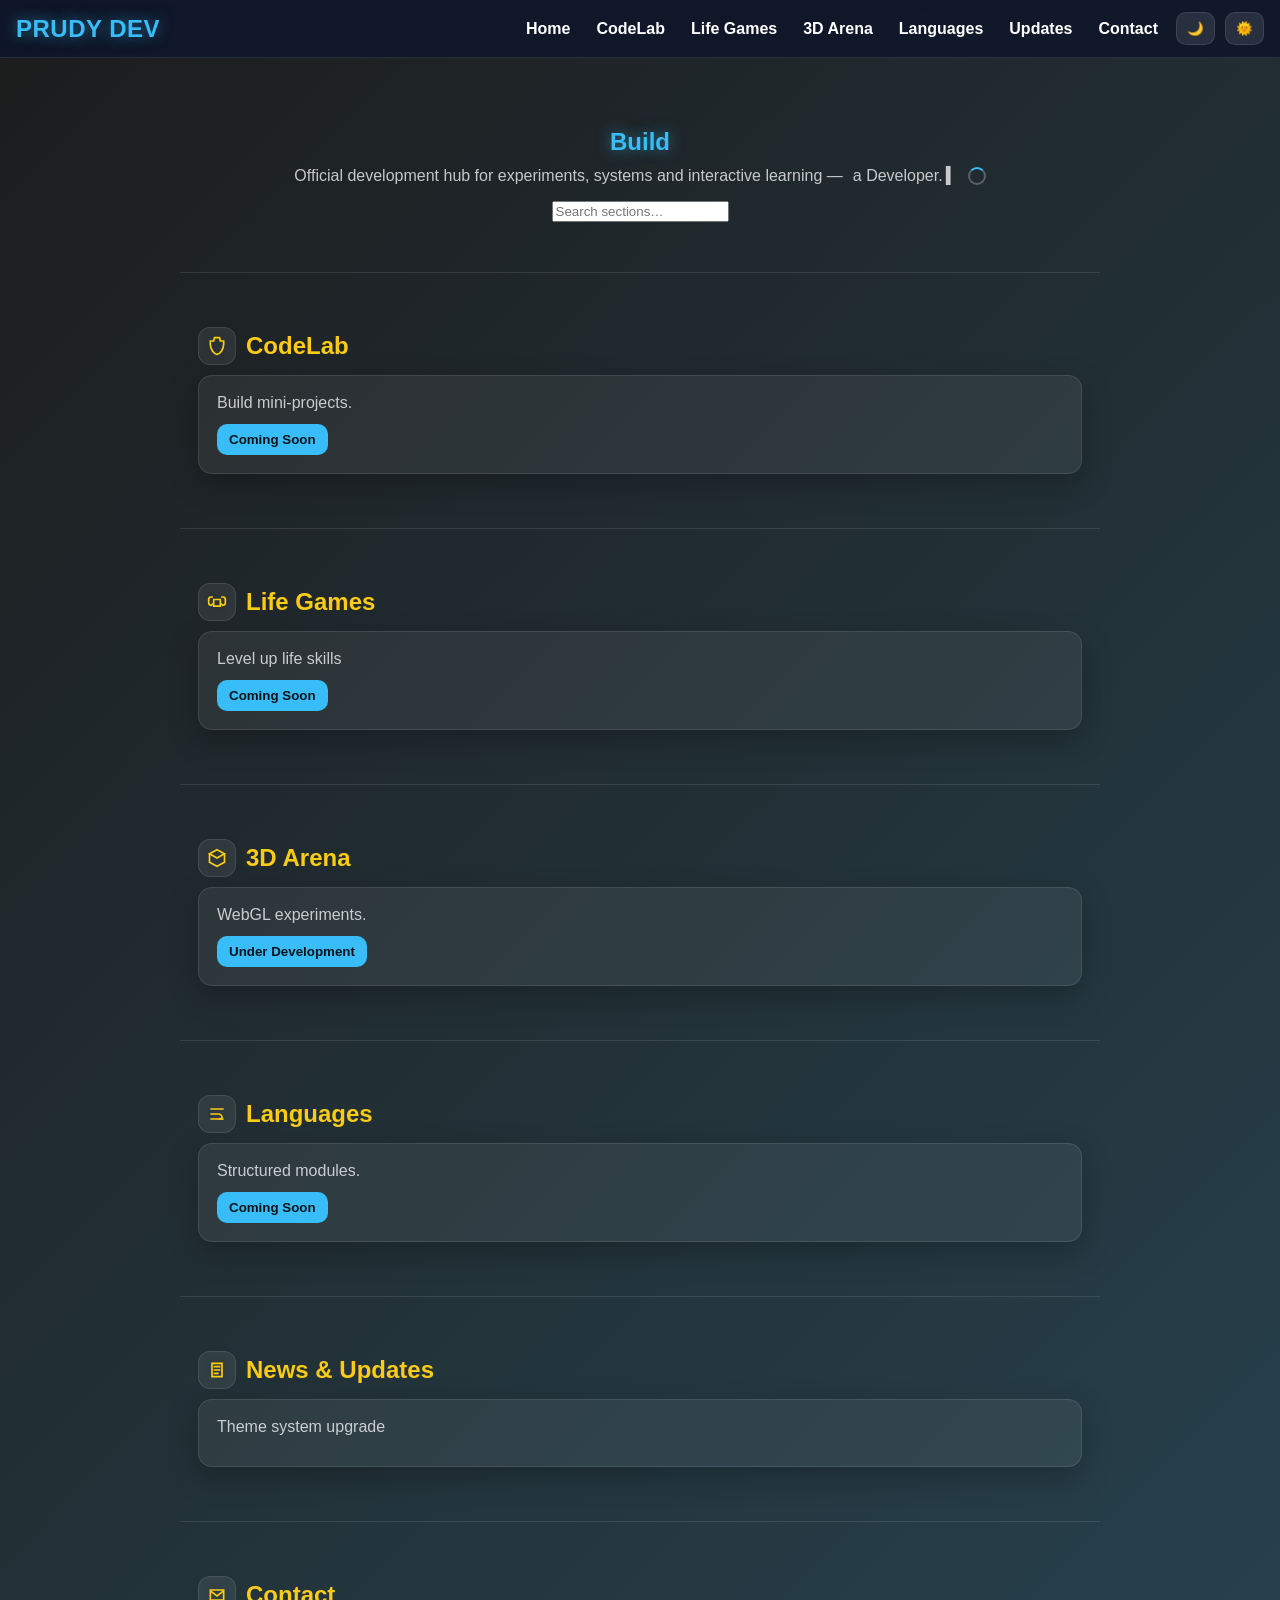
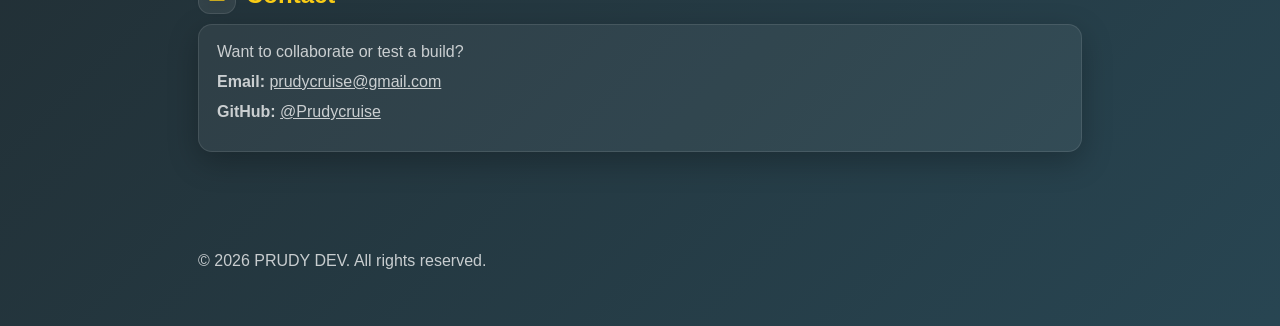
==== commit 117553e5: "Update index.html" ====
--- a/index.html
+++ b/index.html
@@ -18,13 +18,10 @@
   <header>
     <h2>PRUDY DEV</h2>
 
-    <!-- ≡ mobile dropdown -->
     <button id="navToggle" type="button" aria-label="Menu">≡</button>
 
     <nav id="navMenu">
-      <!-- HOME ICON -->
-      <a href="#home" class="nav-link" aria-label="Home">🏠 Home</a>
-
+      <a href="#home" class="nav-link" aria-label="Home">Home</a>
       <a href="#codelab" class="nav-link">CodeLab</a>
       <a href="#lifegames" class="nav-link">Life Games</a>
       <a href="#arena" class="nav-link">3D Arena</a>
@@ -32,7 +29,6 @@
       <a href="#news" class="nav-link">Updates</a>
       <a href="#contact" class="nav-link">Contact</a>
 
-      <!-- theme cycle + dark mode -->
       <button id="themeCycleBtn" class="theme-btn" type="button" aria-label="Cycle theme">🌙</button>
       <button id="themeToggle" class="theme-btn" type="button" aria-label="Toggle dark mode">🌞</button>
     </nav>
@@ -48,25 +44,19 @@
     </p>
 
     <p style="margin-top:16px;">
-      <input
-        id="searchInput"
-        type="search"
-        placeholder="Search sections…"
-        style="
-          width: min(520px, 92%);
-          padding: 10px 12px;
-          border-radius: 12px;
-          border: 1px solid rgba(255,255,255,0.18);
-          background: rgba(0,0,0,0.25);
-          color: inherit;
-          outline: none;
-        "
-      />
+      <input id="searchInput" type="search" placeholder="Search sections…" />
     </p>
   </section>
 
   <section id="codelab" class="section reveal">
-    <h2 class="section-title"><span class="section-icon">🧪</span> CodeLab</h2>
+    <h2 class="section-title">
+      <span class="section-icon">
+        <svg viewBox="0 0 24 24" aria-hidden="true">
+          <path d="M9 2h6l1 4h4v4c0 6-4 11-8 12-4-1-8-6-8-12V6h4l1-4z" fill="none" stroke="currentColor" stroke-width="2"/>
+        </svg>
+      </span>
+      CodeLab
+    </h2>
     <div class="card">
       <p><span class="autoType" data-words="Build mini-projects.,Learn Python.,Learn JavaScript.,Solve guided challenges."></span></p>
       <button>Coming Soon</button>
@@ -74,7 +64,16 @@
   </section>
 
   <section id="lifegames" class="section reveal">
-    <h2 class="section-title"><span class="section-icon">🎮</span> Life Games</h2>
+    <h2 class="section-title">
+      <span class="section-icon">
+        <svg viewBox="0 0 24 24" aria-hidden="true">
+          <path d="M7 14l-2 2c-2 0-3-1-3-3V9c0-2 1-3 3-3h2" fill="none" stroke="currentColor" stroke-width="2"/>
+          <path d="M17 14l2 2c2 0 3-1 3-3V9c0-2-1-3-3-3h-2" fill="none" stroke="currentColor" stroke-width="2"/>
+          <path d="M8 9h8v8H8z" fill="none" stroke="currentColor" stroke-width="2"/>
+        </svg>
+      </span>
+      Life Games
+    </h2>
     <div class="card">
       <p><span class="autoType" data-words="Level up life skills.,Driving simulations.,Maths training.,Real-world challenges."></span></p>
       <button>Coming Soon</button>
@@ -82,7 +81,15 @@
   </section>
 
   <section id="arena" class="section reveal">
-    <h2 class="section-title"><span class="section-icon">🕹️</span> 3D Arena</h2>
+    <h2 class="section-title">
+      <span class="section-icon">
+        <svg viewBox="0 0 24 24" aria-hidden="true">
+          <path d="M12 2l9 5-9 5-9-5 9-5z" fill="none" stroke="currentColor" stroke-width="2"/>
+          <path d="M3 7v10l9 5 9-5V7" fill="none" stroke="currentColor" stroke-width="2"/>
+        </svg>
+      </span>
+      3D Arena
+    </h2>
     <div class="card">
       <p><span class="autoType" data-words="WebGL experiments.,3D interactive worlds.,Prototype mechanics.,Next-gen builds."></span></p>
       <button>Under Development</button>
@@ -90,7 +97,15 @@
   </section>
 
   <section id="languages" class="section reveal">
-    <h2 class="section-title"><span class="section-icon">🌍</span> Languages</h2>
+    <h2 class="section-title">
+      <span class="section-icon">
+        <svg viewBox="0 0 24 24" aria-hidden="true">
+          <path d="M4 6h16M4 12h10M4 18h16" fill="none" stroke="currentColor" stroke-width="2"/>
+          <path d="M14 12c2 0 4 2 4 4 0 1-1 2-2 2h-2" fill="none" stroke="currentColor" stroke-width="2"/>
+        </svg>
+      </span>
+      Languages
+    </h2>
     <div class="card">
       <p><span class="autoType" data-words="Structured modules.,Programming languages.,Real-world languages.,Learn at your pace."></span></p>
       <button>Coming Soon</button>
@@ -98,15 +113,30 @@
   </section>
 
   <section id="news" class="section reveal">
-    <h2 class="section-title"><span class="section-icon">📰</span> News &amp; Updates</h2>
+    <h2 class="section-title">
+      <span class="section-icon">
+        <svg viewBox="0 0 24 24" aria-hidden="true">
+          <path d="M6 4h12v16H6z" fill="none" stroke="currentColor" stroke-width="2"/>
+          <path d="M8 8h8M8 12h8M8 16h6" fill="none" stroke="currentColor" stroke-width="2"/>
+        </svg>
+      </span>
+      News &amp; Updates
+    </h2>
     <div class="card">
-      <p><span class="autoType" data-words="Theme system upgraded.,New themes added.,Typing automation locked.,More drops incoming."></span></p>
+      <p><span class="autoType" data-words="Theme system upgraded.,Winter + Royal added.,Mobile nav restored.,More drops incoming."></span></p>
     </div>
   </section>
 
-  <!-- CONTACT SECTION (RESTORED) -->
   <section id="contact" class="section reveal">
-    <h2 class="section-title"><span class="section-icon">📩</span> Contact</h2>
+    <h2 class="section-title">
+      <span class="section-icon">
+        <svg viewBox="0 0 24 24" aria-hidden="true">
+          <path d="M4 6h16v12H4z" fill="none" stroke="currentColor" stroke-width="2"/>
+          <path d="M4 7l8 6 8-6" fill="none" stroke="currentColor" stroke-width="2"/>
+        </svg>
+      </span>
+      Contact
+    </h2>
     <div class="card">
       <p>Want to collaborate or test a build?</p>
       <p><strong>Email:</strong> <a href="mailto:prudycruise@gmail.com" style="color:inherit;">prudycruise@gmail.com</a></p>
@@ -114,13 +144,11 @@
     </div>
   </section>
 
-  <!-- COPYRIGHT (RESTORED) -->
   <footer>
     <p>© <span id="year"></span> PRUDY DEV. All rights reserved.</p>
   </footer>
 
   <script>
-    // footer year (tiny helper, safe)
     document.getElementById("year").textContent = new Date().getFullYear();
   </script>
 </body>
--- a/assets/css/style.css
+++ b/assets/css/style.css
@@ -1,58 +1,238 @@
 /* =========================================================
-   EXTRA THEMES (ADD-ON)
-   7) Winter ❄️  — white background, ice-blue text
-   8) Royal 👑   — my choice: deep navy + violet premium glow
+   PRUDY DEV — PREMIUM THEME SYSTEM (8 VARIATIONS)
+   ✅ body[data-theme="..."] for theme cycle
+   ✅ body.dark-mode for PURE BLACK + GOLD override
 ========================================================= */
 
-/* Theme 7: Winter */
+html { scroll-behavior: smooth; }
+* { box-sizing: border-box; }
+
+/* -------------------------
+   Base tokens (CSS variables)
+-------------------------- */
+:root{
+  --bg: #0b1220;
+  --bgSize: 400% 400%;
+  --bgAnim: gradientMove 18s ease infinite;
+
+  --text: #ffffff;
+  --muted: rgba(255,255,255,0.75);
+
+  --navBg: rgba(15, 23, 42, 0.9);
+  --navBorder: rgba(255,255,255,0.10);
+
+  --cardBg: rgba(255,255,255,0.06);
+  --cardBorder: rgba(255,255,255,0.10);
+
+  --h1: #38bdf8;
+  --h2: #facc15;
+  --accent: #38bdf8;
+
+  --btnBg: #38bdf8;
+  --btnText: #06121a;
+
+  --divider: rgba(255,255,255,0.10);
+  --glow: 0 0 14px rgba(56, 189, 248, 0.55);
+}
+
+/* -------------------------
+   THEME 1: Ocean (default)
+-------------------------- */
+body[data-theme="ocean"]{
+  --bg: linear-gradient(-45deg, #0f2027, #203a43, #2c5364, #1c1c1c);
+  --h1: #38bdf8;
+  --h2: #facc15;
+  --accent: #38bdf8;
+  --btnBg: #38bdf8;
+  --btnText: #06121a;
+  --navBg: rgba(15, 23, 42, 0.9);
+  --cardBg: rgba(255,255,255,0.06);
+  --cardBorder: rgba(255,255,255,0.10);
+  --glow: 0 0 14px rgba(56, 189, 248, 0.55);
+}
+
+/* THEME 2: Midnight */
+body[data-theme="midnight"]{
+  --bg: linear-gradient(-45deg, #03050a, #070b16, #080a0f, #0b0f1a);
+  --h1: #ffffff;
+  --h2: #7df9ff;
+  --accent: #7df9ff;
+  --navBg: rgba(0,0,0,0.75);
+  --cardBg: rgba(255,255,255,0.04);
+  --cardBorder: rgba(125,249,255,0.16);
+  --btnBg: #7df9ff;
+  --btnText: #05060a;
+  --glow: 0 0 16px rgba(125, 249, 255, 0.35);
+}
+
+/* THEME 3: Gold */
+body[data-theme="gold"]{
+  --bg: linear-gradient(-45deg, #060606, #0a0a0a, #101010, #050505);
+  --text: #f7e7a8;
+  --muted: rgba(247,231,168,0.75);
+  --h1: #ffd700;
+  --h2: #ffdf4d;
+  --accent: #ffd700;
+  --navBg: rgba(0,0,0,0.78);
+  --cardBg: rgba(255,215,0,0.07);
+  --cardBorder: rgba(255,215,0,0.18);
+  --btnBg: #ffd700;
+  --btnText: #120f00;
+  --divider: rgba(255,215,0,0.14);
+  --glow: 0 0 16px rgba(255, 215, 0, 0.35);
+}
+
+/* THEME 4: Neon */
+body[data-theme="neon"]{
+  --bg: linear-gradient(-45deg, #12001a, #001b2e, #001a10, #1a0011);
+  --h1: #ff4dd8;
+  --h2: #7df9ff;
+  --accent: #7df9ff;
+  --navBg: rgba(8, 0, 14, 0.86);
+  --cardBg: rgba(125, 249, 255, 0.07);
+  --cardBorder: rgba(255, 77, 216, 0.18);
+  --btnBg: #7df9ff;
+  --btnText: #05060a;
+  --glow: 0 0 18px rgba(255, 77, 216, 0.38);
+}
+
+/* THEME 5: Sunrise */
+body[data-theme="sunrise"]{
+  --bg: linear-gradient(-45deg, #2b0b2d, #7a1635, #f05a28, #f4d35e);
+  --text: #0b1020;
+  --muted: rgba(11,16,32,0.75);
+  --navBg: rgba(244, 211, 94, 0.32);
+  --navBorder: rgba(11,16,32,0.14);
+  --cardBg: rgba(255,255,255,0.35);
+  --cardBorder: rgba(11,16,32,0.14);
+  --h1: #0b1020;
+  --h2: #2b0b2d;
+  --accent: #7a1635;
+  --btnBg: #7a1635;
+  --btnText: #ffffff;
+  --divider: rgba(11,16,32,0.18);
+  --glow: 0 0 14px rgba(122, 22, 53, 0.30);
+}
+
+/* THEME 6: Forest */
+body[data-theme="forest"]{
+  --bg: linear-gradient(-45deg, #021b12, #043d2a, #0b3a2f, #0b1522);
+  --h1: #7CFFB2;
+  --h2: #B6FF7C;
+  --accent: #7CFFB2;
+  --navBg: rgba(2, 27, 18, 0.88);
+  --cardBg: rgba(124, 255, 178, 0.07);
+  --cardBorder: rgba(182, 255, 124, 0.16);
+  --btnBg: #B6FF7C;
+  --btnText: #04110b;
+  --glow: 0 0 16px rgba(124, 255, 178, 0.32);
+}
+
+/* THEME 7: Winter ❄️ */
 body[data-theme="winter"]{
   --bg: linear-gradient(-45deg, #ffffff, #f5fbff, #eaf6ff, #ffffff);
   --text: #0b2a3a;
   --muted: rgba(11,42,58,0.72);
-
-  --navBg: rgba(255,255,255,0.75);
+  --navBg: rgba(255,255,255,0.80);
   --navBorder: rgba(11,42,58,0.15);
-
   --cardBg: rgba(11, 42, 58, 0.06);
   --cardBorder: rgba(11, 42, 58, 0.14);
-
   --h1: #0b2a3a;
-  --h2: #0ea5e9;          /* ice blue */
+  --h2: #0ea5e9;
   --accent: #0ea5e9;
-
   --btnBg: #0ea5e9;
   --btnText: #ffffff;
-
   --divider: rgba(11,42,58,0.12);
   --glow: 0 0 14px rgba(14, 165, 233, 0.30);
 }
 
-/* Theme 8: Royal (my choice) */
+/* THEME 8: Royal 👑 */
 body[data-theme="royal"]{
   --bg: linear-gradient(-45deg, #050a1a, #0b1230, #1a0f3d, #070b16);
   --text: #ffffff;
   --muted: rgba(255,255,255,0.78);
-
   --navBg: rgba(5, 10, 26, 0.78);
   --navBorder: rgba(167,139,250,0.20);
-
   --cardBg: rgba(167,139,250,0.08);
   --cardBorder: rgba(167,139,250,0.20);
-
-  --h1: #a78bfa;          /* violet */
-  --h2: #fbbf24;          /* gold */
+  --h1: #a78bfa;
+  --h2: #fbbf24;
   --accent: #a78bfa;
-
   --btnBg: #a78bfa;
   --btnText: #070b16;
-
   --divider: rgba(167,139,250,0.18);
   --glow: 0 0 18px rgba(167, 139, 250, 0.42);
 }
 
-/* =========================================================
-   NAV MENU (≡ dropdown on mobile)
-========================================================= */
+/* -------------------------
+   Global layout
+-------------------------- */
+body{
+  margin: 0;
+  min-height: 100vh;
+  font-family: Arial, sans-serif;
+  color: var(--text);
+  background: var(--bg);
+  background-size: var(--bgSize);
+  animation: var(--bgAnim);
+}
+
+@keyframes gradientMove {
+  0% { background-position: 0% 50%; }
+  50% { background-position: 100% 50%; }
+  100% { background-position: 0% 50%; }
+}
+
+/* Header */
+header{
+  display:flex;
+  justify-content:space-between;
+  align-items:center;
+  gap: 10px;
+  padding: 12px 16px;
+  background: var(--navBg);
+  border-bottom: 1px solid var(--navBorder);
+  position: sticky;
+  top: 0;
+  z-index: 1000;
+  backdrop-filter: blur(10px);
+}
+
+header h2{
+  margin: 0;
+  color: var(--h1);
+  text-shadow: var(--glow);
+  letter-spacing: 0.5px;
+}
+
+/* Nav */
+#navMenu{
+  display:flex;
+  align-items:center;
+  gap: 10px;
+  flex-wrap: wrap;
+}
+
+.nav-link{
+  text-decoration:none;
+  color: var(--text);
+  font-weight:bold;
+  padding: 6px 8px;
+  border-radius: 10px;
+}
+
+.nav-link:hover{ color: var(--accent); }
+
+.theme-btn{
+  padding: 8px 10px;
+  border-radius: 10px;
+  background: rgba(255,255,255,0.10);
+  border: 1px solid var(--cardBorder);
+  color: var(--text);
+  cursor: pointer;
+}
+
+/* Mobile dropdown */
 #navToggle{
   display:none;
   background: rgba(255,255,255,0.10);
@@ -61,12 +241,7 @@
   padding: 8px 12px;
   border-radius: 10px;
   font-weight: 900;
-}
-
-#navMenu{
-  display:flex;
-  align-items:center;
-  gap: 10px;
+  cursor: pointer;
 }
 
 @media (max-width: 700px){
@@ -85,12 +260,107 @@
     gap: 10px;
   }
   #navMenu.active{ display:flex; }
-  #navMenu a{ width:100%; padding: 10px 10px; }
-}
-
-/* =========================================================
-   SECTION ICONS
-========================================================= */
+  #navMenu .nav-link, #navMenu .theme-btn { width:100%; }
+} /* ✅ important closing brace */
+
+/* Headings */
+h1{
+  color: var(--h1);
+  text-shadow: var(--glow);
+  margin: 0 0 10px 0;
+}
+
+h2{
+  color: var(--h2);
+  margin: 0 0 10px 0;
+}
+
+/* Sections */
+.hero{
+  text-align:center;
+  padding: 70px 18px 50px;
+}
+
+.hero p{ color: var(--muted); margin: 0; }
+
+.section{
+  padding: 54px 18px;
+  max-width: 920px;
+  margin: auto;
+  border-top: 1px solid var(--divider);
+}
+
+/* Cards */
+.card{
+  padding: 18px;
+  background: var(--cardBg);
+  border-radius: 14px;
+  border: 1px solid var(--cardBorder);
+  box-shadow: 0 10px 30px rgba(0,0,0,0.25);
+}
+
+.card p{
+  margin: 0 0 12px 0;
+  color: var(--muted);
+}
+
+/* Buttons */
+button{
+  padding: 8px 12px;
+  border: none;
+  background: var(--btnBg);
+  color: var(--btnText);
+  font-weight: bold;
+  cursor: pointer;
+  border-radius: 10px;
+}
+
+button:active{ transform: scale(0.98); }
+
+/* Reveal */
+.reveal{
+  opacity: 0;
+  transform: translateY(40px);
+  transition: opacity 0.6s ease, transform 0.6s ease;
+}
+
+.reveal.active{
+  opacity: 1;
+  transform: translateY(0);
+}
+
+/* Typing cursor */
+#typing::after{
+  content: "▍";
+  margin-left: 3px;
+  animation: blink 1s infinite;
+}
+@keyframes blink { 50% { opacity: 0; } }
+
+/* ChatGPT-like typing circle */
+.typingWrap{
+  display:inline-flex;
+  align-items:center;
+  gap: 10px;
+  flex-wrap: wrap;
+  justify-content: center;
+}
+
+.typingCircle{
+  width: 18px;
+  height: 18px;
+  border-radius: 50%;
+  border: 2px solid rgba(255,255,255,0.25);
+  border-top-color: var(--accent);
+  animation: spin 0.9s linear infinite;
+}
+body[data-theme="winter"] .typingCircle{
+  border-color: rgba(11,42,58,0.25);
+  border-top-color: var(--accent);
+}
+@keyframes spin{ to{ transform: rotate(360deg); } }
+
+/* Futuristic SVG icons */
 .section-title{
   display:flex;
   align-items:center;
@@ -106,34 +376,13 @@
   border-radius: 12px;
   background: rgba(255,255,255,0.08);
   border: 1px solid var(--cardBorder);
-  font-size: 18px;
-}
-
-/* =========================================================
-   CHATGPT-LIKE "TYPING CIRCLE" INDICATOR
-========================================================= */
-.typingWrap{
-  display:inline-flex;
-  align-items:center;
-  gap: 10px;
-}
-
-.typingCircle{
-  width: 18px;
-  height: 18px;
-  border-radius: 50%;
-  border: 2px solid rgba(255,255,255,0.25);
-  border-top-color: var(--accent);
-  animation: spin 0.9s linear infinite;
-}
-
-body[data-theme="winter"] .typingCircle{
-  border-color: rgba(11,42,58,0.25);
-  border-top-color: var(--accent);
-}
-
-@keyframes spin{
-  to{ transform: rotate(360deg); }
+}
+
+.section-icon svg{
+  width: 20px;
+  height: 20px;
+  stroke: var(--accent);
+  filter: drop-shadow(0 0 8px rgba(0,0,0,0.3));
 }
 
 /* Footer */
@@ -142,4 +391,17 @@
   margin: 0 auto;
   padding: 30px 18px 40px;
   color: var(--muted);
-}+}
+
+/* HIGH-CONTRAST DARK MODE OVERRIDE */
+body.dark-mode{
+  background: #000000 !important;
+  animation: none !important;
+  color: #ffffff !important;
+}
+body.dark-mode header{ background: #000 !important; border-bottom: 1px solid #222 !important; }
+body.dark-mode header h2{ color: #ffd700 !important; text-shadow: 0 0 16px rgba(255,215,0,0.35) !important; }
+body.dark-mode h2{ color: #ffd700 !important; }
+body.dark-mode .card{ background: #0f0f0f !important; border: 1px solid #222 !important; box-shadow:none !important; }
+body.dark-mode button{ background: #ffd700 !important; color: #120f00 !important; }
+body.dark-mode .theme-btn{ background:#0f0f0f !important; border:1px solid #222 !important; color:#ffd700 !important; }
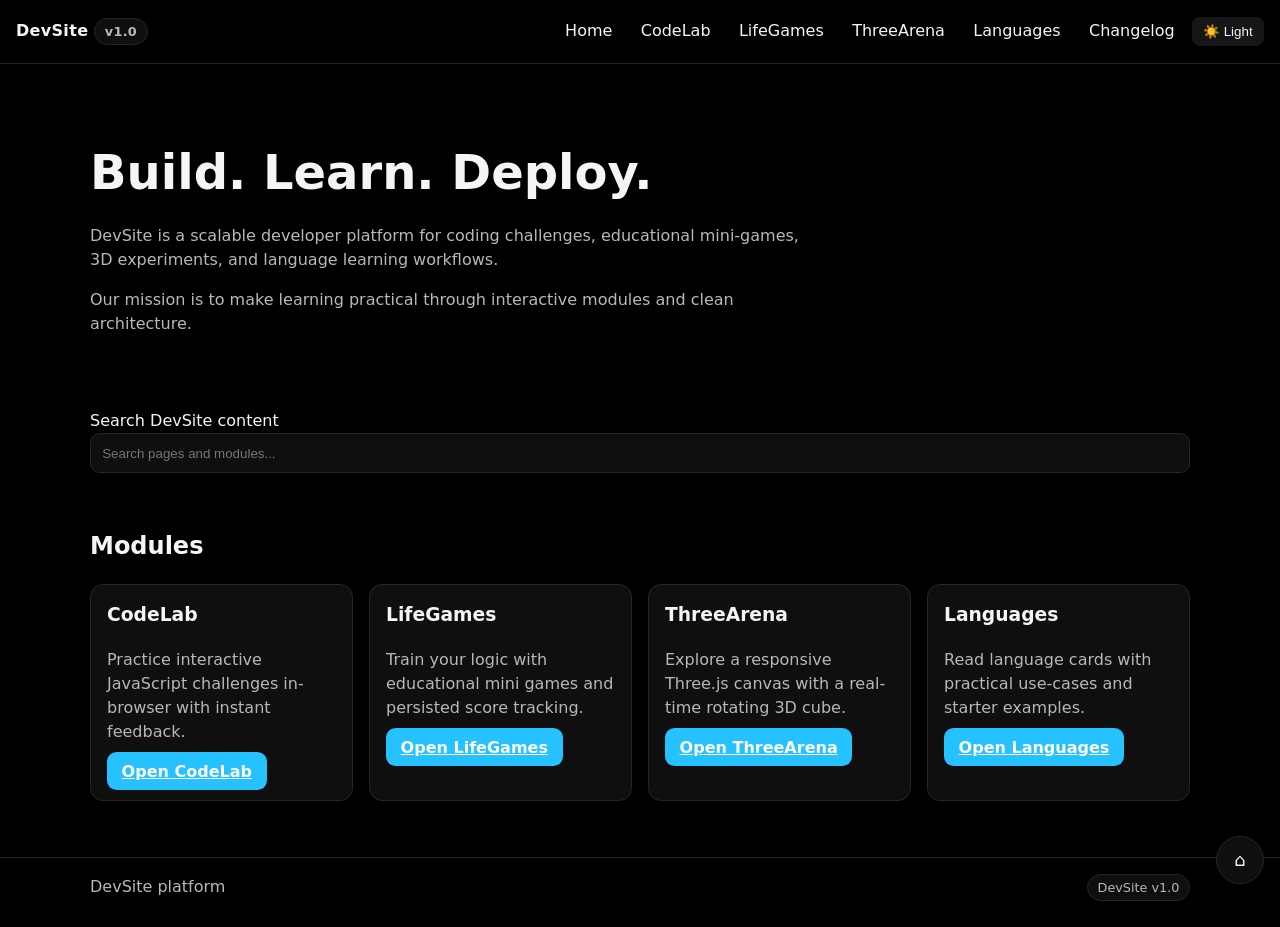
==== commit f1840b61: "Migrate ThreeArena module with responsive Three.js scene" ====
--- a/index.html
+++ b/index.html
@@ -1,155 +1,77 @@
 <!DOCTYPE html>
 <html lang="en">
 <head>
-  <meta charset="UTF-8" />
-  <meta name="viewport" content="width=device-width, initial-scale=1.0" />
-  <title>Prudy DevSite</title>
-
-  <link rel="stylesheet" href="assets/css/style.css" />
-
+  <meta charset="UTF-8">
+  <meta name="viewport" content="width=device-width, initial-scale=1.0">
+  <title>DevSite | Home</title>
+  <link rel="stylesheet" href="assets/css/style.css">
   <script src="assets/js/main.js" defer></script>
   <script src="assets/js/theme.js" defer></script>
   <script src="assets/js/reveal.js" defer></script>
   <script src="assets/js/search.js" defer></script>
-  <script src="script.js" defer></script>
 </head>
-
-<body data-theme="ocean">
-  <header>
-    <h2>PRUDY DEV</h2>
-
-    <button id="navToggle" type="button" aria-label="Menu">≡</button>
-
-    <nav id="navMenu">
-      <a href="#home" class="nav-link" aria-label="Home">Home</a>
-      <a href="#codelab" class="nav-link">CodeLab</a>
-      <a href="#lifegames" class="nav-link">Life Games</a>
-      <a href="#arena" class="nav-link">3D Arena</a>
-      <a href="#languages" class="nav-link">Languages</a>
-      <a href="#news" class="nav-link">Updates</a>
-      <a href="#contact" class="nav-link">Contact</a>
-
-      <button id="themeCycleBtn" class="theme-btn" type="button" aria-label="Cycle theme">🌙</button>
-      <button id="themeToggle" class="theme-btn" type="button" aria-label="Toggle dark mode">🌞</button>
+<body>
+  <a href="#main" class="skip-link">Skip to content</a>
+  <header class="navbar" aria-label="Primary navigation">
+    <div class="logo">DevSite <span class="version-badge">v1.0</span></div>
+    <button id="navToggle" class="nav-toggle" aria-label="Toggle menu" aria-expanded="false">☰</button>
+    <nav id="navMenu" class="nav-menu">
+      <a class="nav-link" href="index.html">Home</a>
+      <a class="nav-link" href="pages/codelab.html">CodeLab</a>
+      <a class="nav-link" href="pages/lifegames.html">LifeGames</a>
+      <a class="nav-link" href="pages/threearena.html">ThreeArena</a>
+      <a class="nav-link" href="pages/languages.html">Languages</a>
+      <a class="nav-link" href="pages/changelog.html">Changelog</a>
+      <button id="themeToggle" class="theme-toggle" type="button">☀️ Light</button>
     </nav>
   </header>
 
-  <section id="home" class="hero reveal">
-    <h1>Build. Learn. Execute.</h1>
+  <main id="main" class="container">
+    <section class="hero reveal" data-search-item>
+      <h1>Build. Learn. Deploy.</h1>
+      <p>DevSite is a scalable developer platform for coding challenges, educational mini-games, 3D experiments, and language learning workflows.</p>
+      <p>Our mission is to make learning practical through interactive modules and clean architecture.</p>
+    </section>
 
-    <p class="typingWrap">
-      <span>Official development hub for experiments, systems and interactive learning —</span>
-      <span id="typing"></span>
-      <span class="typingCircle" aria-hidden="true"></span>
-    </p>
+    <section class="reveal">
+      <label for="searchInput">Search DevSite content</label>
+      <input id="searchInput" type="search" placeholder="Search pages and modules..." aria-label="Search content across cards">
+    </section>
 
-    <p style="margin-top:16px;">
-      <input id="searchInput" type="search" placeholder="Search sections…" />
-    </p>
-  </section>
+    <section class="reveal">
+      <h2>Modules</h2>
+      <div class="grid">
+        <article class="card" data-search-item>
+          <h3>CodeLab</h3>
+          <p>Practice interactive JavaScript challenges in-browser with instant feedback.</p>
+          <a class="button" href="pages/codelab.html">Open CodeLab</a>
+        </article>
+        <article class="card" data-search-item>
+          <h3>LifeGames</h3>
+          <p>Train your logic with educational mini games and persisted score tracking.</p>
+          <a class="button" href="pages/lifegames.html">Open LifeGames</a>
+        </article>
+        <article class="card" data-search-item>
+          <h3>ThreeArena</h3>
+          <p>Explore a responsive Three.js canvas with a real-time rotating 3D cube.</p>
+          <a class="button" href="pages/threearena.html">Open ThreeArena</a>
+        </article>
+        <article class="card" data-search-item>
+          <h3>Languages</h3>
+          <p>Read language cards with practical use-cases and starter examples.</p>
+          <a class="button" href="pages/languages.html">Open Languages</a>
+        </article>
+      </div>
+    </section>
+  </main>
 
-  <section id="codelab" class="section reveal">
-    <h2 class="section-title">
-      <span class="section-icon">
-        <svg viewBox="0 0 24 24" aria-hidden="true">
-          <path d="M9 2h6l1 4h4v4c0 6-4 11-8 12-4-1-8-6-8-12V6h4l1-4z" fill="none" stroke="currentColor" stroke-width="2"/>
-        </svg>
-      </span>
-      CodeLab
-    </h2>
-    <div class="card">
-      <p><span class="autoType" data-words="Build mini-projects.,Learn Python.,Learn JavaScript.,Solve guided challenges."></span></p>
-      <button>Coming Soon</button>
+  <footer class="footer">
+    <div class="footer-inner">
+      <span>DevSite platform</span>
+      <span class="version-badge">DevSite v1.0</span>
     </div>
-  </section>
-
-  <section id="lifegames" class="section reveal">
-    <h2 class="section-title">
-      <span class="section-icon">
-        <svg viewBox="0 0 24 24" aria-hidden="true">
-          <path d="M7 14l-2 2c-2 0-3-1-3-3V9c0-2 1-3 3-3h2" fill="none" stroke="currentColor" stroke-width="2"/>
-          <path d="M17 14l2 2c2 0 3-1 3-3V9c0-2-1-3-3-3h-2" fill="none" stroke="currentColor" stroke-width="2"/>
-          <path d="M8 9h8v8H8z" fill="none" stroke="currentColor" stroke-width="2"/>
-        </svg>
-      </span>
-      Life Games
-    </h2>
-    <div class="card">
-      <p><span class="autoType" data-words="Level up life skills.,Driving simulations.,Maths training.,Real-world challenges."></span></p>
-      <button>Coming Soon</button>
-    </div>
-  </section>
-
-  <section id="arena" class="section reveal">
-    <h2 class="section-title">
-      <span class="section-icon">
-        <svg viewBox="0 0 24 24" aria-hidden="true">
-          <path d="M12 2l9 5-9 5-9-5 9-5z" fill="none" stroke="currentColor" stroke-width="2"/>
-          <path d="M3 7v10l9 5 9-5V7" fill="none" stroke="currentColor" stroke-width="2"/>
-        </svg>
-      </span>
-      3D Arena
-    </h2>
-    <div class="card">
-      <p><span class="autoType" data-words="WebGL experiments.,3D interactive worlds.,Prototype mechanics.,Next-gen builds."></span></p>
-      <button>Under Development</button>
-    </div>
-  </section>
-
-  <section id="languages" class="section reveal">
-    <h2 class="section-title">
-      <span class="section-icon">
-        <svg viewBox="0 0 24 24" aria-hidden="true">
-          <path d="M4 6h16M4 12h10M4 18h16" fill="none" stroke="currentColor" stroke-width="2"/>
-          <path d="M14 12c2 0 4 2 4 4 0 1-1 2-2 2h-2" fill="none" stroke="currentColor" stroke-width="2"/>
-        </svg>
-      </span>
-      Languages
-    </h2>
-    <div class="card">
-      <p><span class="autoType" data-words="Structured modules.,Programming languages.,Real-world languages.,Learn at your pace."></span></p>
-      <button>Coming Soon</button>
-    </div>
-  </section>
-
-  <section id="news" class="section reveal">
-    <h2 class="section-title">
-      <span class="section-icon">
-        <svg viewBox="0 0 24 24" aria-hidden="true">
-          <path d="M6 4h12v16H6z" fill="none" stroke="currentColor" stroke-width="2"/>
-          <path d="M8 8h8M8 12h8M8 16h6" fill="none" stroke="currentColor" stroke-width="2"/>
-        </svg>
-      </span>
-      News &amp; Updates
-    </h2>
-    <div class="card">
-      <p><span class="autoType" data-words="Theme system upgraded.,Winter + Royal added.,Mobile nav restored.,More drops incoming."></span></p>
-    </div>
-  </section>
-
-  <section id="contact" class="section reveal">
-    <h2 class="section-title">
-      <span class="section-icon">
-        <svg viewBox="0 0 24 24" aria-hidden="true">
-          <path d="M4 6h16v12H4z" fill="none" stroke="currentColor" stroke-width="2"/>
-          <path d="M4 7l8 6 8-6" fill="none" stroke="currentColor" stroke-width="2"/>
-        </svg>
-      </span>
-      Contact
-    </h2>
-    <div class="card">
-      <p>Want to collaborate or test a build?</p>
-      <p><strong>Email:</strong> <a href="mailto:prudycruise@gmail.com" style="color:inherit;">prudycruise@gmail.com</a></p>
-      <p><strong>GitHub:</strong> <a href="https://github.com/Prudycruise" target="_blank" rel="noopener" style="color:inherit;">@Prudycruise</a></p>
-    </div>
-  </section>
-
-  <footer>
-    <p>© <span id="year"></span> PRUDY DEV. All rights reserved.</p>
   </footer>
 
-  <script>
-    document.getElementById("year").textContent = new Date().getFullYear();
-  </script>
+  <a href="index.html" class="home-fab" aria-label="Back to home">⌂</a>
 </body>
-</html>+</html>
--- a/assets/css/style.css
+++ b/assets/css/style.css
@@ -1,407 +1,256 @@
-/* =========================================================
-   PRUDY DEV — PREMIUM THEME SYSTEM (8 VARIATIONS)
-   ✅ body[data-theme="..."] for theme cycle
-   ✅ body.dark-mode for PURE BLACK + GOLD override
-========================================================= */
-
-html { scroll-behavior: smooth; }
+:root {
+  --bg: #000000;
+  --surface: #0f0f0f;
+  --surface-alt: #161616;
+  --text: #f5f5f5;
+  --muted: #b8b8b8;
+  --accent: #25c2ff;
+  --accent-strong: #0ea5e9;
+  --border: #262626;
+  --success: #21c55d;
+  --error: #ef4444;
+}
+
+:root[data-theme='light'] {
+  --bg: #f6f7fb;
+  --surface: #ffffff;
+  --surface-alt: #eef1f8;
+  --text: #111827;
+  --muted: #4b5563;
+  --accent: #2563eb;
+  --accent-strong: #1d4ed8;
+  --border: #d4d9e4;
+}
+
 * { box-sizing: border-box; }
-
-/* -------------------------
-   Base tokens (CSS variables)
--------------------------- */
-:root{
-  --bg: #0b1220;
-  --bgSize: 400% 400%;
-  --bgAnim: gradientMove 18s ease infinite;
-
-  --text: #ffffff;
-  --muted: rgba(255,255,255,0.75);
-
-  --navBg: rgba(15, 23, 42, 0.9);
-  --navBorder: rgba(255,255,255,0.10);
-
-  --cardBg: rgba(255,255,255,0.06);
-  --cardBorder: rgba(255,255,255,0.10);
-
-  --h1: #38bdf8;
-  --h2: #facc15;
-  --accent: #38bdf8;
-
-  --btnBg: #38bdf8;
-  --btnText: #06121a;
-
-  --divider: rgba(255,255,255,0.10);
-  --glow: 0 0 14px rgba(56, 189, 248, 0.55);
-}
-
-/* -------------------------
-   THEME 1: Ocean (default)
--------------------------- */
-body[data-theme="ocean"]{
-  --bg: linear-gradient(-45deg, #0f2027, #203a43, #2c5364, #1c1c1c);
-  --h1: #38bdf8;
-  --h2: #facc15;
-  --accent: #38bdf8;
-  --btnBg: #38bdf8;
-  --btnText: #06121a;
-  --navBg: rgba(15, 23, 42, 0.9);
-  --cardBg: rgba(255,255,255,0.06);
-  --cardBorder: rgba(255,255,255,0.10);
-  --glow: 0 0 14px rgba(56, 189, 248, 0.55);
-}
-
-/* THEME 2: Midnight */
-body[data-theme="midnight"]{
-  --bg: linear-gradient(-45deg, #03050a, #070b16, #080a0f, #0b0f1a);
-  --h1: #ffffff;
-  --h2: #7df9ff;
-  --accent: #7df9ff;
-  --navBg: rgba(0,0,0,0.75);
-  --cardBg: rgba(255,255,255,0.04);
-  --cardBorder: rgba(125,249,255,0.16);
-  --btnBg: #7df9ff;
-  --btnText: #05060a;
-  --glow: 0 0 16px rgba(125, 249, 255, 0.35);
-}
-
-/* THEME 3: Gold */
-body[data-theme="gold"]{
-  --bg: linear-gradient(-45deg, #060606, #0a0a0a, #101010, #050505);
-  --text: #f7e7a8;
-  --muted: rgba(247,231,168,0.75);
-  --h1: #ffd700;
-  --h2: #ffdf4d;
-  --accent: #ffd700;
-  --navBg: rgba(0,0,0,0.78);
-  --cardBg: rgba(255,215,0,0.07);
-  --cardBorder: rgba(255,215,0,0.18);
-  --btnBg: #ffd700;
-  --btnText: #120f00;
-  --divider: rgba(255,215,0,0.14);
-  --glow: 0 0 16px rgba(255, 215, 0, 0.35);
-}
-
-/* THEME 4: Neon */
-body[data-theme="neon"]{
-  --bg: linear-gradient(-45deg, #12001a, #001b2e, #001a10, #1a0011);
-  --h1: #ff4dd8;
-  --h2: #7df9ff;
-  --accent: #7df9ff;
-  --navBg: rgba(8, 0, 14, 0.86);
-  --cardBg: rgba(125, 249, 255, 0.07);
-  --cardBorder: rgba(255, 77, 216, 0.18);
-  --btnBg: #7df9ff;
-  --btnText: #05060a;
-  --glow: 0 0 18px rgba(255, 77, 216, 0.38);
-}
-
-/* THEME 5: Sunrise */
-body[data-theme="sunrise"]{
-  --bg: linear-gradient(-45deg, #2b0b2d, #7a1635, #f05a28, #f4d35e);
-  --text: #0b1020;
-  --muted: rgba(11,16,32,0.75);
-  --navBg: rgba(244, 211, 94, 0.32);
-  --navBorder: rgba(11,16,32,0.14);
-  --cardBg: rgba(255,255,255,0.35);
-  --cardBorder: rgba(11,16,32,0.14);
-  --h1: #0b1020;
-  --h2: #2b0b2d;
-  --accent: #7a1635;
-  --btnBg: #7a1635;
-  --btnText: #ffffff;
-  --divider: rgba(11,16,32,0.18);
-  --glow: 0 0 14px rgba(122, 22, 53, 0.30);
-}
-
-/* THEME 6: Forest */
-body[data-theme="forest"]{
-  --bg: linear-gradient(-45deg, #021b12, #043d2a, #0b3a2f, #0b1522);
-  --h1: #7CFFB2;
-  --h2: #B6FF7C;
-  --accent: #7CFFB2;
-  --navBg: rgba(2, 27, 18, 0.88);
-  --cardBg: rgba(124, 255, 178, 0.07);
-  --cardBorder: rgba(182, 255, 124, 0.16);
-  --btnBg: #B6FF7C;
-  --btnText: #04110b;
-  --glow: 0 0 16px rgba(124, 255, 178, 0.32);
-}
-
-/* THEME 7: Winter ❄️ */
-body[data-theme="winter"]{
-  --bg: linear-gradient(-45deg, #ffffff, #f5fbff, #eaf6ff, #ffffff);
-  --text: #0b2a3a;
-  --muted: rgba(11,42,58,0.72);
-  --navBg: rgba(255,255,255,0.80);
-  --navBorder: rgba(11,42,58,0.15);
-  --cardBg: rgba(11, 42, 58, 0.06);
-  --cardBorder: rgba(11, 42, 58, 0.14);
-  --h1: #0b2a3a;
-  --h2: #0ea5e9;
-  --accent: #0ea5e9;
-  --btnBg: #0ea5e9;
-  --btnText: #ffffff;
-  --divider: rgba(11,42,58,0.12);
-  --glow: 0 0 14px rgba(14, 165, 233, 0.30);
-}
-
-/* THEME 8: Royal 👑 */
-body[data-theme="royal"]{
-  --bg: linear-gradient(-45deg, #050a1a, #0b1230, #1a0f3d, #070b16);
-  --text: #ffffff;
-  --muted: rgba(255,255,255,0.78);
-  --navBg: rgba(5, 10, 26, 0.78);
-  --navBorder: rgba(167,139,250,0.20);
-  --cardBg: rgba(167,139,250,0.08);
-  --cardBorder: rgba(167,139,250,0.20);
-  --h1: #a78bfa;
-  --h2: #fbbf24;
-  --accent: #a78bfa;
-  --btnBg: #a78bfa;
-  --btnText: #070b16;
-  --divider: rgba(167,139,250,0.18);
-  --glow: 0 0 18px rgba(167, 139, 250, 0.42);
-}
-
-/* -------------------------
-   Global layout
--------------------------- */
-body{
-  margin: 0;
-  min-height: 100vh;
-  font-family: Arial, sans-serif;
-  color: var(--text);
+html, body { margin: 0; padding: 0; }
+body {
+  font-family: Inter, system-ui, -apple-system, Segoe UI, Roboto, Arial, sans-serif;
   background: var(--bg);
-  background-size: var(--bgSize);
-  animation: var(--bgAnim);
-}
-
-@keyframes gradientMove {
-  0% { background-position: 0% 50%; }
-  50% { background-position: 100% 50%; }
-  100% { background-position: 0% 50%; }
-}
-
-/* Header */
-header{
-  display:flex;
-  justify-content:space-between;
-  align-items:center;
-  gap: 10px;
-  padding: 12px 16px;
-  background: var(--navBg);
-  border-bottom: 1px solid var(--navBorder);
+  color: var(--text);
+  line-height: 1.5;
+}
+
+a { color: inherit; }
+
+.skip-link {
+  position: absolute;
+  left: -9999px;
+}
+.skip-link:focus {
+  left: 12px;
+  top: 12px;
+  z-index: 1100;
+  background: var(--surface);
+  border: 1px solid var(--border);
+  padding: 0.5rem 0.75rem;
+}
+
+.navbar {
   position: sticky;
   top: 0;
   z-index: 1000;
-  backdrop-filter: blur(10px);
-}
-
-header h2{
+  display: flex;
+  align-items: center;
+  justify-content: space-between;
+  gap: 1rem;
+  background: color-mix(in oklab, var(--bg) 80%, var(--surface));
+  border-bottom: 1px solid var(--border);
+  padding: 0.75rem 1rem;
+}
+
+.logo { font-weight: 700; letter-spacing: 0.02em; }
+.version-badge {
+  display: inline-flex;
+  align-items: center;
+  border: 1px solid var(--border);
+  background: var(--surface);
+  border-radius: 999px;
+  padding: 0.2rem 0.6rem;
+  font-size: 0.8rem;
+  color: var(--muted);
+}
+
+.nav-toggle {
+  display: none;
+  background: var(--surface);
+  color: var(--text);
+  border: 1px solid var(--border);
+  border-radius: 0.5rem;
+  padding: 0.4rem 0.6rem;
+}
+
+.nav-menu {
+  display: flex;
+  align-items: center;
+  gap: 0.35rem;
+}
+
+.nav-link,
+.theme-toggle {
+  border: 1px solid transparent;
+  border-radius: 0.5rem;
+  padding: 0.4rem 0.65rem;
+  text-decoration: none;
+  font-weight: 500;
+}
+
+.nav-link:hover,
+.nav-link:focus-visible,
+.theme-toggle:hover,
+.theme-toggle:focus-visible {
+  outline: none;
+  background: var(--surface);
+  border-color: var(--border);
+}
+
+.theme-toggle {
+  background: var(--surface-alt);
+  color: var(--text);
+  cursor: pointer;
+}
+
+.container {
+  width: min(1100px, 92%);
+  margin: 0 auto;
+}
+
+.hero {
+  padding: 4.5rem 0 2.5rem;
+}
+
+.hero h1 {
   margin: 0;
-  color: var(--h1);
-  text-shadow: var(--glow);
-  letter-spacing: 0.5px;
-}
-
-/* Nav */
-#navMenu{
-  display:flex;
-  align-items:center;
-  gap: 10px;
+  font-size: clamp(2rem, 4vw, 3rem);
+}
+
+.hero p { color: var(--muted); max-width: 72ch; }
+
+.grid {
+  display: grid;
+  gap: 1rem;
+  grid-template-columns: repeat(auto-fit, minmax(220px, 1fr));
+}
+
+.card {
+  background: var(--surface);
+  border: 1px solid var(--border);
+  border-radius: 0.8rem;
+  padding: 1rem;
+}
+
+.card h3 { margin-top: 0; }
+.card p { color: var(--muted); }
+
+main section { padding: 1.1rem 0; }
+
+input[type='search'],
+input[type='number'],
+textarea {
+  width: 100%;
+  background: var(--surface);
+  border: 1px solid var(--border);
+  border-radius: 0.6rem;
+  color: var(--text);
+  padding: 0.7rem;
+}
+
+textarea { min-height: 180px; resize: vertical; font-family: ui-monospace, SFMono-Regular, Menlo, monospace; }
+
+.button {
+  border: 1px solid transparent;
+  background: var(--accent);
+  color: white;
+  border-radius: 0.6rem;
+  padding: 0.55rem 0.85rem;
+  cursor: pointer;
+  font-weight: 600;
+}
+
+.button:hover { background: var(--accent-strong); }
+
+.inline-controls {
+  display: flex;
+  gap: 0.6rem;
   flex-wrap: wrap;
-}
-
-.nav-link{
-  text-decoration:none;
-  color: var(--text);
-  font-weight:bold;
-  padding: 6px 8px;
-  border-radius: 10px;
-}
-
-.nav-link:hover{ color: var(--accent); }
-
-.theme-btn{
-  padding: 8px 10px;
-  border-radius: 10px;
-  background: rgba(255,255,255,0.10);
-  border: 1px solid var(--cardBorder);
-  color: var(--text);
-  cursor: pointer;
-}
-
-/* Mobile dropdown */
-#navToggle{
-  display:none;
-  background: rgba(255,255,255,0.10);
-  border: 1px solid var(--cardBorder);
-  color: var(--text);
-  padding: 8px 12px;
-  border-radius: 10px;
-  font-weight: 900;
-  cursor: pointer;
-}
-
-@media (max-width: 700px){
-  #navToggle{ display:inline-flex; align-items:center; justify-content:center; }
-  #navMenu{
-    display:none;
-    position:absolute;
-    left: 12px;
-    right: 12px;
-    top: 62px;
-    background: var(--navBg);
-    border: 1px solid var(--navBorder);
-    border-radius: 14px;
-    padding: 12px;
-    flex-direction: column;
-    gap: 10px;
-  }
-  #navMenu.active{ display:flex; }
-  #navMenu .nav-link, #navMenu .theme-btn { width:100%; }
-} /* ✅ important closing brace */
-
-/* Headings */
-h1{
-  color: var(--h1);
-  text-shadow: var(--glow);
-  margin: 0 0 10px 0;
-}
-
-h2{
-  color: var(--h2);
-  margin: 0 0 10px 0;
-}
-
-/* Sections */
-.hero{
-  text-align:center;
-  padding: 70px 18px 50px;
-}
-
-.hero p{ color: var(--muted); margin: 0; }
-
-.section{
-  padding: 54px 18px;
-  max-width: 920px;
-  margin: auto;
-  border-top: 1px solid var(--divider);
-}
-
-/* Cards */
-.card{
-  padding: 18px;
-  background: var(--cardBg);
-  border-radius: 14px;
-  border: 1px solid var(--cardBorder);
-  box-shadow: 0 10px 30px rgba(0,0,0,0.25);
-}
-
-.card p{
-  margin: 0 0 12px 0;
+  margin-top: 0.8rem;
+}
+
+.feedback {
+  margin-top: 0.8rem;
+  padding: 0.7rem;
+  border-radius: 0.6rem;
+  background: var(--surface-alt);
+  border: 1px solid var(--border);
+}
+.feedback.success { border-color: var(--success); }
+.feedback.error { border-color: var(--error); }
+
+.footer {
+  margin-top: 2.4rem;
+  border-top: 1px solid var(--border);
   color: var(--muted);
 }
-
-/* Buttons */
-button{
-  padding: 8px 12px;
-  border: none;
-  background: var(--btnBg);
-  color: var(--btnText);
-  font-weight: bold;
-  cursor: pointer;
-  border-radius: 10px;
-}
-
-button:active{ transform: scale(0.98); }
-
-/* Reveal */
-.reveal{
+.footer-inner {
+  width: min(1100px, 92%);
+  margin: 0 auto;
+  padding: 1rem 0 1.6rem;
+  display: flex;
+  justify-content: space-between;
+  align-items: center;
+  flex-wrap: wrap;
+  gap: 0.5rem;
+}
+
+.home-fab {
+  position: fixed;
+  right: 1rem;
+  bottom: 1rem;
+  width: 48px;
+  height: 48px;
+  border-radius: 999px;
+  border: 1px solid var(--border);
+  background: var(--surface);
+  display: inline-flex;
+  align-items: center;
+  justify-content: center;
+  text-decoration: none;
+  font-size: 1.1rem;
+}
+
+.reveal {
   opacity: 0;
-  transform: translateY(40px);
-  transition: opacity 0.6s ease, transform 0.6s ease;
-}
-
-.reveal.active{
+  transform: translateY(16px);
+  transition: opacity 0.55s ease, transform 0.55s ease;
+}
+.reveal.is-visible {
   opacity: 1;
   transform: translateY(0);
 }
 
-/* Typing cursor */
-#typing::after{
-  content: "▍";
-  margin-left: 3px;
-  animation: blink 1s infinite;
-}
-@keyframes blink { 50% { opacity: 0; } }
-
-/* ChatGPT-like typing circle */
-.typingWrap{
-  display:inline-flex;
-  align-items:center;
-  gap: 10px;
-  flex-wrap: wrap;
-  justify-content: center;
-}
-
-.typingCircle{
-  width: 18px;
-  height: 18px;
-  border-radius: 50%;
-  border: 2px solid rgba(255,255,255,0.25);
-  border-top-color: var(--accent);
-  animation: spin 0.9s linear infinite;
-}
-body[data-theme="winter"] .typingCircle{
-  border-color: rgba(11,42,58,0.25);
-  border-top-color: var(--accent);
-}
-@keyframes spin{ to{ transform: rotate(360deg); } }
-
-/* Futuristic SVG icons */
-.section-title{
-  display:flex;
-  align-items:center;
-  gap: 10px;
-}
-
-.section-icon{
-  width: 38px;
-  height: 38px;
-  display:inline-flex;
-  align-items:center;
-  justify-content:center;
-  border-radius: 12px;
-  background: rgba(255,255,255,0.08);
-  border: 1px solid var(--cardBorder);
-}
-
-.section-icon svg{
-  width: 20px;
-  height: 20px;
-  stroke: var(--accent);
-  filter: drop-shadow(0 0 8px rgba(0,0,0,0.3));
-}
-
-/* Footer */
-footer{
-  max-width: 920px;
-  margin: 0 auto;
-  padding: 30px 18px 40px;
-  color: var(--muted);
-}
-
-/* HIGH-CONTRAST DARK MODE OVERRIDE */
-body.dark-mode{
-  background: #000000 !important;
-  animation: none !important;
-  color: #ffffff !important;
-}
-body.dark-mode header{ background: #000 !important; border-bottom: 1px solid #222 !important; }
-body.dark-mode header h2{ color: #ffd700 !important; text-shadow: 0 0 16px rgba(255,215,0,0.35) !important; }
-body.dark-mode h2{ color: #ffd700 !important; }
-body.dark-mode .card{ background: #0f0f0f !important; border: 1px solid #222 !important; box-shadow:none !important; }
-body.dark-mode button{ background: #ffd700 !important; color: #120f00 !important; }
-body.dark-mode .theme-btn{ background:#0f0f0f !important; border:1px solid #222 !important; color:#ffd700 !important; }+#threeContainer {
+  width: 100%;
+  height: min(60vh, 420px);
+  border: 1px solid var(--border);
+  border-radius: 0.8rem;
+  overflow: hidden;
+  background: #020202;
+}
+
+@media (max-width: 860px) {
+  .nav-toggle { display: inline-flex; }
+  .nav-menu {
+    position: absolute;
+    top: 62px;
+    left: 4%;
+    right: 4%;
+    display: none;
+    flex-direction: column;
+    align-items: stretch;
+    background: var(--surface);
+    border: 1px solid var(--border);
+    border-radius: 0.7rem;
+    padding: 0.6rem;
+  }
+  .nav-menu.open { display: flex; }
+}
